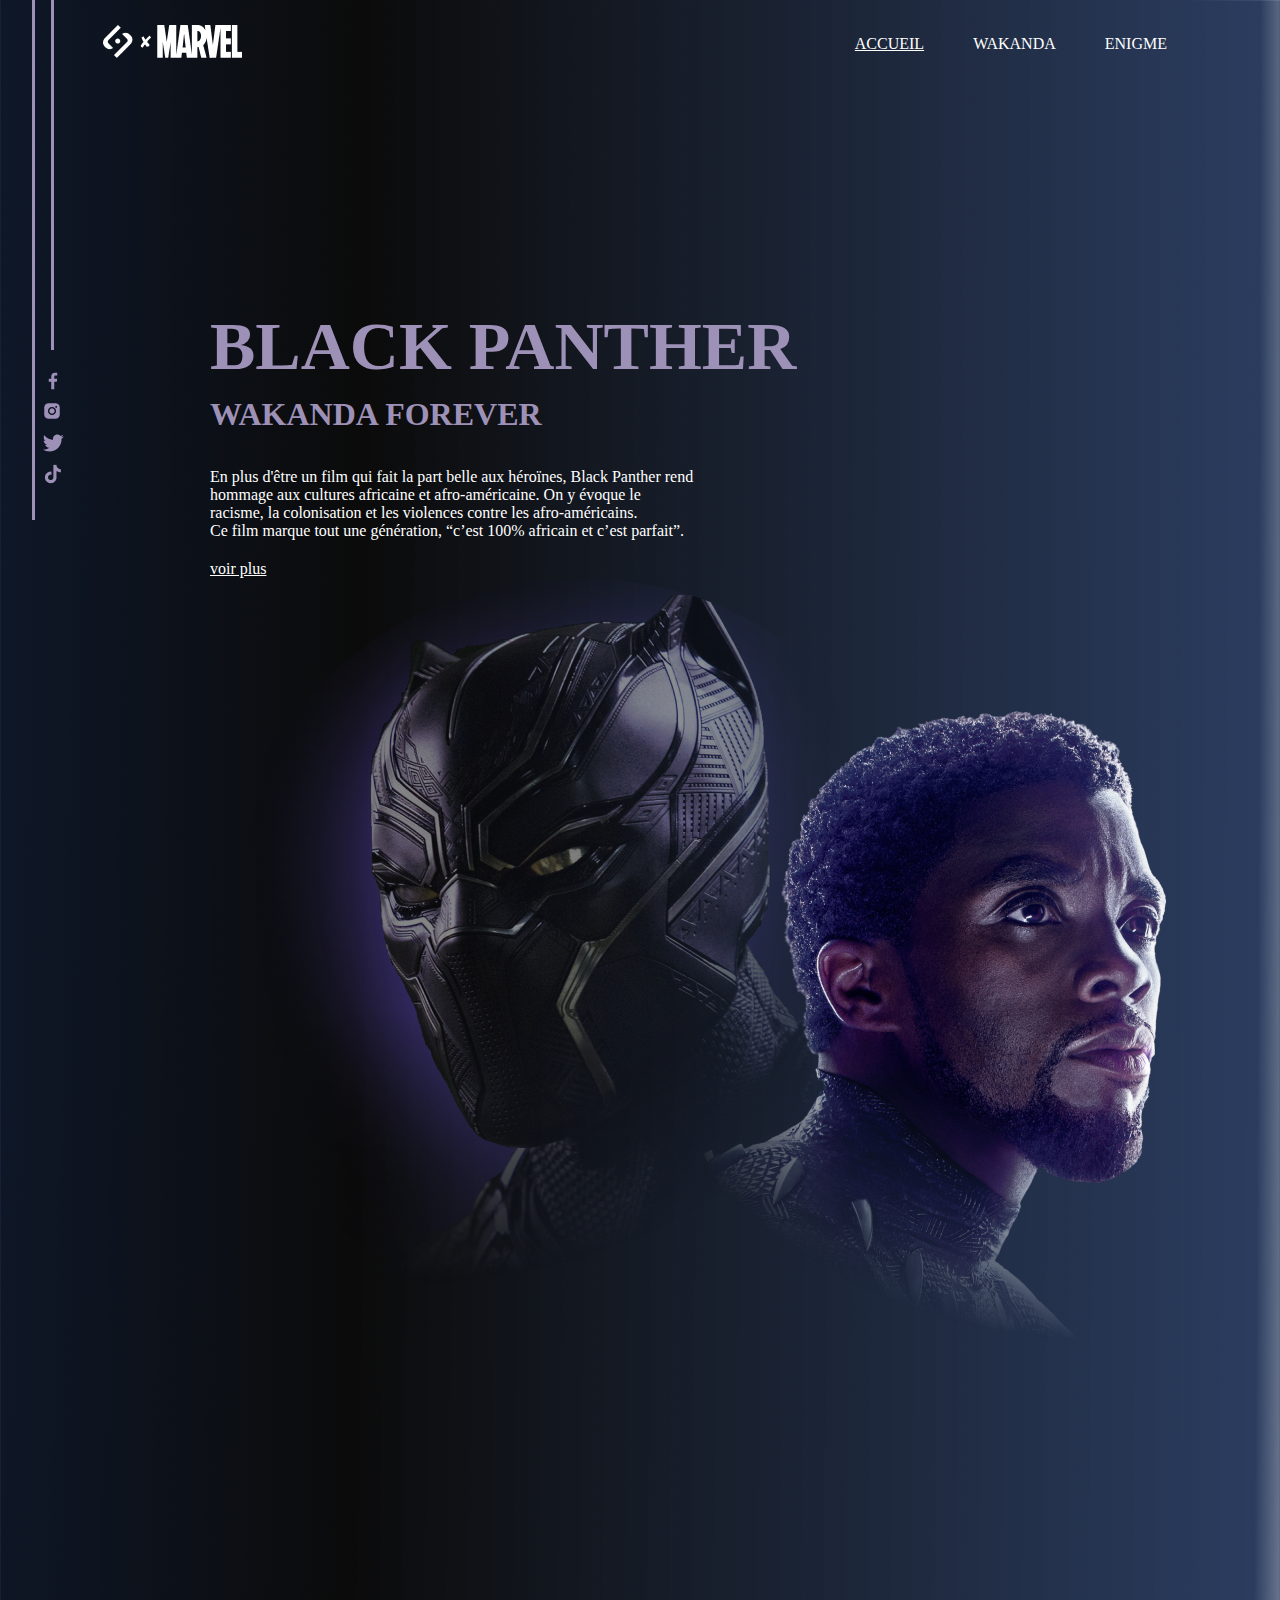
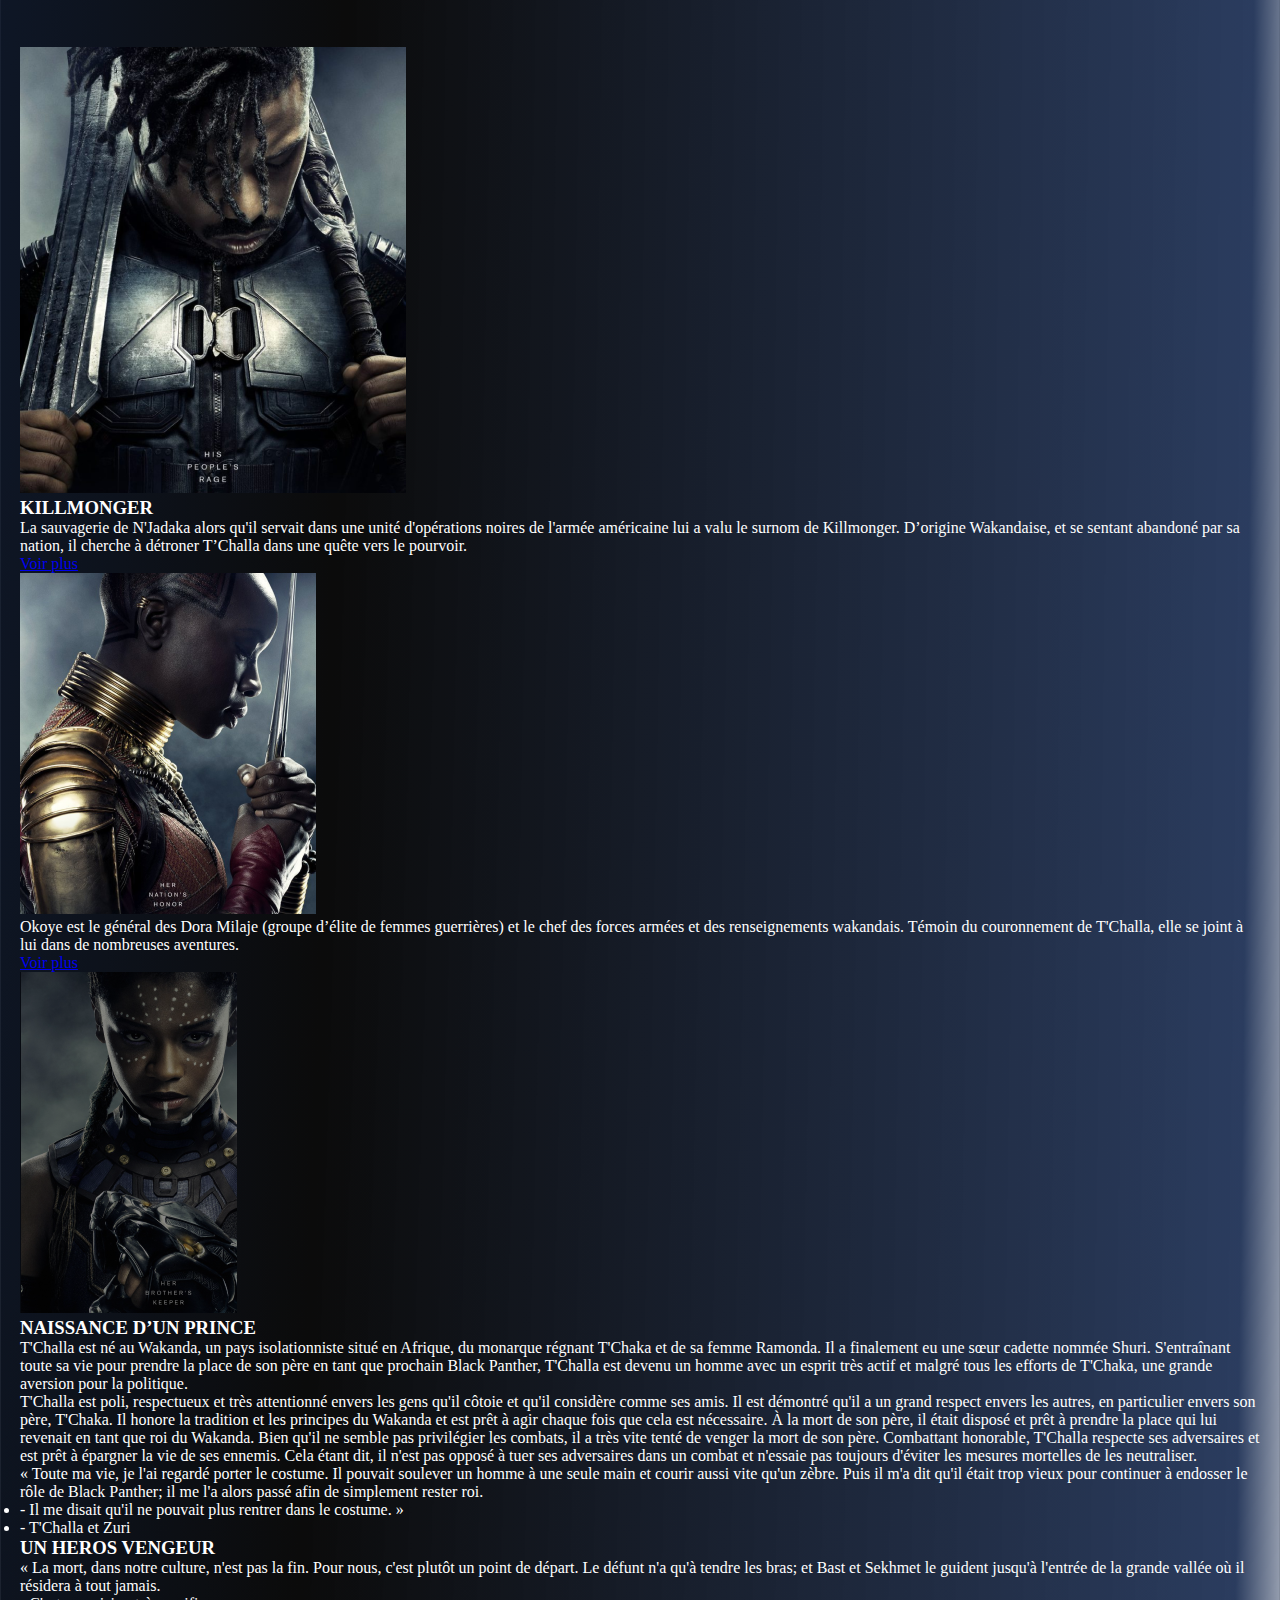
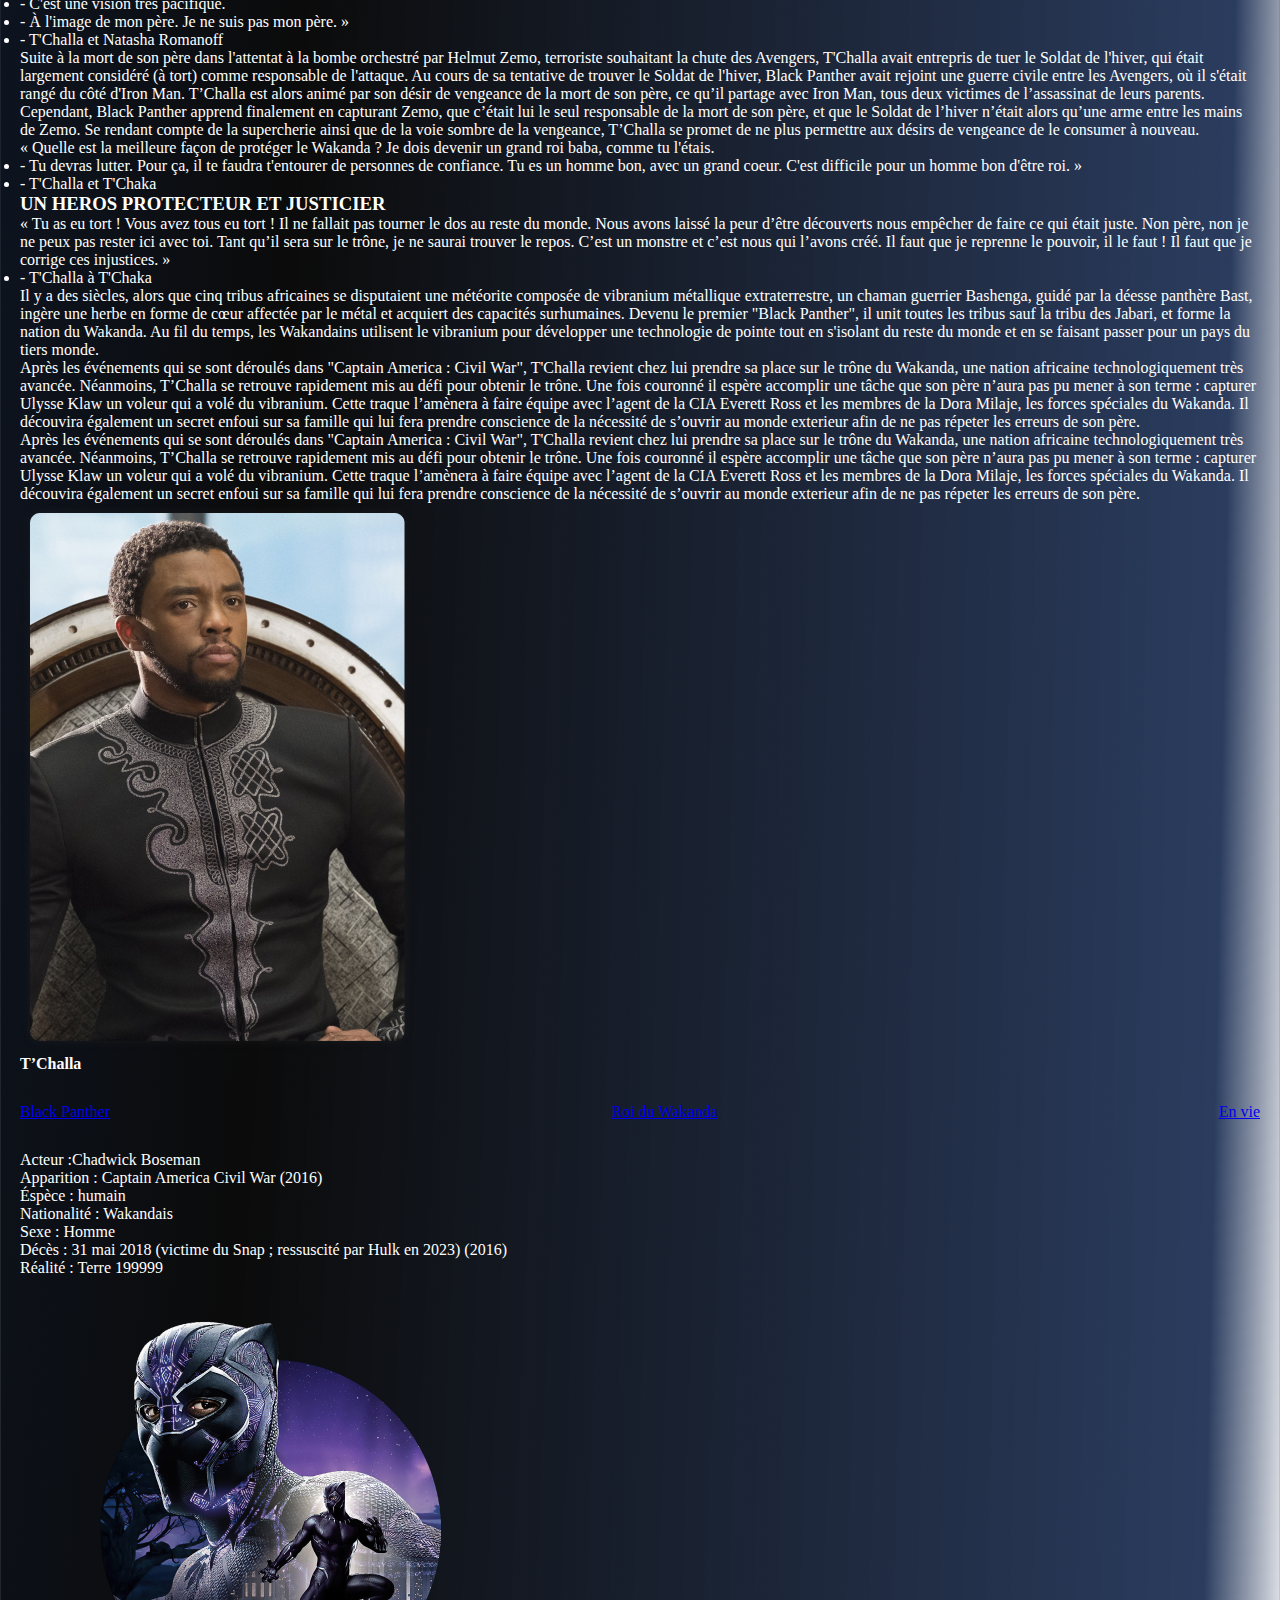
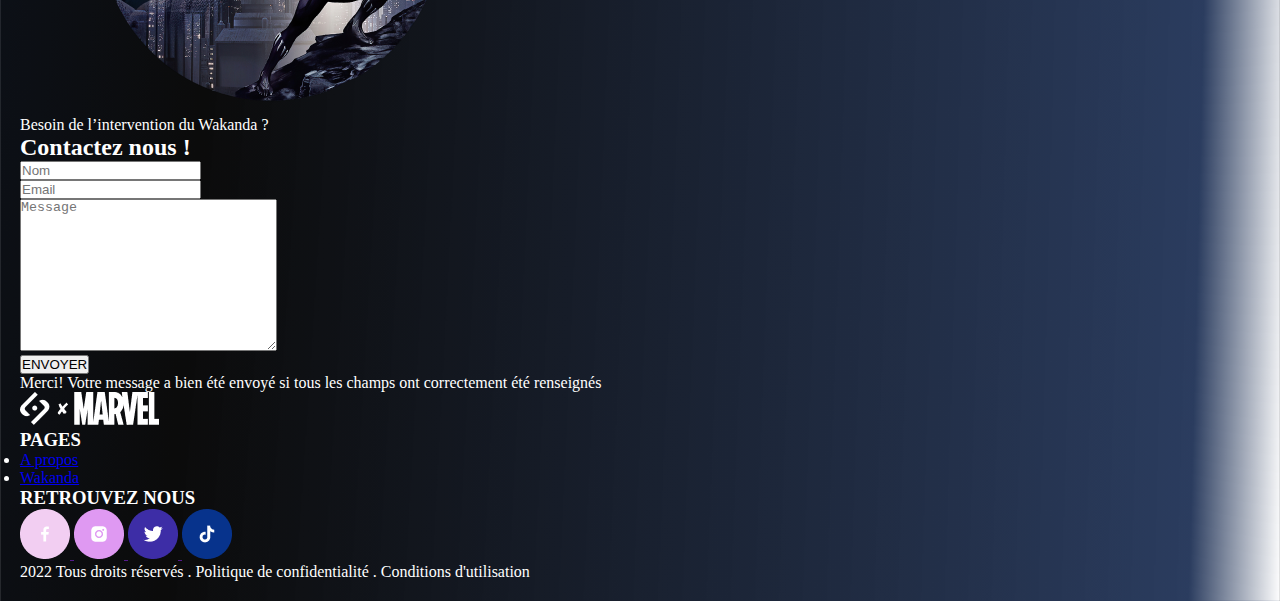
==== black-panther/index.html @ 9801142f "Add files via upload" ====
<!DOCTYPE html>
<html lang="en">
<head>
    <meta charset="UTF-8">
    <meta http-equiv="X-UA-Compatible" content="IE=edge">
    <meta name="viewport" content="width=device-width, initial-scale=1.0">
    <title>Black-Panther</title>
    <link rel="stylesheet" href="../black-panther/css/style.css">
</head>
<body>
    <div class="left-bar1"></div>
    <div class="left-bar2"></div>
    <div class="social-entete"> 
        <a href="">
            <img src="../black-panther/Illustrations + Logo/All pages/icon_facebook.png" alt="">
        </a>
        <a href="">
            <img src="../black-panther/Illustrations + Logo/All pages/icon_instagram.png" alt="">
        </a>
        <a href="">
            <img src="../black-panther/Illustrations + Logo/All pages/icon_twitter.png" alt="">
        </a>
        <a href="">
            <img src="../black-panther/Illustrations + Logo/All pages/icon_tiktok.png" alt="">
        </a>
        </div>
        
    <header>
<section id="acceuil-panther1">
    <nav class="container">
        <div class="logo-header">
            <a href="acceuil.html"><img src="../black-panther/Illustrations + Logo/All pages/footer2.png" alt="Logo de SAYNA et MARVEl"></a>
        </div>
        <div class="menu">
            <div>
                <a class="texte1" href="accueil">ACCUEIL</a>
                <a class="texte2" href="wakanda">WAKANDA</a>
                <a class="texte3" href="enigme">ENIGME</a>
            </div>
    </nav>
</section>

</header>
        <main>

<!--Première partie section 1: Black Panthere et illustration-->

<section id="panther-wakanda">
    <div>
        <div class="panther">
        <div class="description">
              <div>
                <h1 class="titre-panther">BLACK PANTHER</h1>
                <h2 class="titre-wakanda">WAKANDA FOREVER</h2>
                <p class="texte-panther">
                    En plus d'être un film qui fait la part belle aux héroïnes, Black Panther rend <br>
                    hommage aux cultures africaine et afro-américaine. On y évoque le <br>
                    racisme, la colonisation et les violences contre les afro-américains. <br>
                    Ce film marque tout une génération, “c’est 100% africain et c’est parfait”.
                </p>
              </div>
              <div class="lien1">
                <a href="#">voir plus</a>
            </div>
              <div>
                <img src="../black-panther/Illustrations + Logo/Accueil/Pantherhome1..png" alt="black panther">
              </div>
            </div>
        </div>
    </div>
</section>

<!--Deuxieme partie section 2: Personnages-->

<section>
    <div class="personnages">
    <div class="content">
            <div>
              <img src="../black-panther/Illustrations + Logo/Accueil/Pantherhome2.png" alt="KILLMONGER">
            </div>
               <div class="desription">
                <h3>KILLMONGER</h3>
                <p>
                    La sauvagerie de N'Jadaka alors qu'il servait dans une
                    unité d'opérations noires de l'armée américaine lui a 
                    valu le surnom de Killmonger. D’origine Wakandaise, 
                    et se sentant abandoné par sa nation, il cherche à 
                    détroner T’Challa dans une quête vers le pourvoir.
                </p>
                <div class="voir"><a href="#">Voir plus</a></div>
            <div>
              <img src="../black-panther/Illustrations + Logo/Accueil/Pantherhome3.png" alt=" OKOYE">
            </div>  
              <div class="description">
                <p>
                    Okoye est le général des Dora Milaje (groupe d’élite 
                    de femmes guerrières) et le chef des forces armées et 
                    des renseignements wakandais. Témoin du 
                    couronnement de T'Challa, elle se joint à lui dans de 
                    nombreuses aventures.
                </p>
                <div class="voir"><a href="#">Voir plus</a></div>
             <div>
               <img src="../black-panther/Illustrations + Logo/Accueil/Pantherhome4.png" alt="OKOYE2">
             </div>          
            </div>         
        </div>           
    </div>
</div>
</section>

<!--Troisieme partie section 3: descrition du prince-->
<section>
    <div class="panther-content">
             <div class="description-prince">
                <h3>NAISSANCE D’UN PRINCE</h3>
                   <p>
                    T'Challa est né au Wakanda, un pays isolationniste situé en Afrique, du monarque régnant T'Chaka et de sa femme 
                    Ramonda. Il a finalement eu une sœur cadette nommée Shuri. S'entraînant toute sa vie pour prendre la place de son père 
                    en tant que prochain Black Panther, T'Challa est devenu un homme avec un esprit très actif et malgré tous les efforts de 
                    T'Chaka, une grande aversion pour la politique.
                   </p>
                   <p>
                    T'Challa est poli, respectueux et très attentionné envers les gens qu'il côtoie et qu'il considère comme ses amis. Il est 
démontré qu'il a un grand respect envers les autres, en particulier envers son père, T'Chaka. Il honore la tradition et les 
principes du Wakanda et est prêt à agir chaque fois que cela est nécessaire. À la mort de son père, il était disposé et prêt à 
prendre la place qui lui revenait en tant que roi du Wakanda. Bien qu'il ne semble pas privilégier les combats, il a très vite 
tenté de venger la mort de son père. Combattant honorable, T'Challa respecte ses adversaires et est prêt à épargner la vie 
de ses ennemis. Cela étant dit, il n'est pas opposé à tuer ses adversaires dans un combat et n'essaie pas toujours d'éviter les 
mesures mortelles de les neutraliser.
                   </p>
                   <p>
                    « Toute ma vie, je l'ai regardé porter le costume. Il pouvait soulever un homme à une seule main et courir aussi vite 
                    qu'un zèbre. Puis il m'a dit qu'il était trop vieux pour continuer à endosser le rôle de Black Panther; il me l'a alors 
                    passé afin de simplement rester roi.
                   </p>
                   <ul>
                    <li>- Il me disait qu'il ne pouvait plus rentrer dans le costume. »</li>
                    <li>- T'Challa et Zuri</li>
                </ul>
                 <h3>UN HEROS VENGEUR</h3>
                 <p>
                    « La mort, dans notre culture, n'est pas la fin. Pour nous, c'est plutôt un point de départ. Le défunt n'a qu'à tendre les 
                    bras; et Bast et Sekhmet le guident jusqu'à l'entrée de la grande vallée où il résidera à tout jamais.
                 </p>
                 <ul>
                    <li>- C'est une vision très pacifique.</li>
                    <li>- À l'image de mon père. Je ne suis pas mon père. »</li>
                    <li>- T'Challa et Natasha Romanoff</li>
                 </ul>
                 <p>
                    Suite à la mort de son père dans l'attentat à la bombe orchestré par Helmut Zemo, terroriste souhaitant la chute des 
                    Avengers, T'Challa avait entrepris de tuer le Soldat de l'hiver, qui était largement considéré (à tort) comme responsable de 
                    l'attaque. Au cours de sa tentative de trouver le Soldat de l'hiver, Black Panther avait rejoint une guerre civile entre les 
                    Avengers, où il s'était rangé du côté d'Iron Man. T’Challa est alors animé par son désir de vengeance de la mort de son père, 
                    ce qu’il partage avec Iron Man, tous deux victimes de l’assassinat de leurs parents.
                 </p>
                 <p>
                    Cependant, Black Panther apprend finalement en capturant Zemo, que c’était lui le seul responsable de la mort de son 
                    père, et que le Soldat de l’hiver n’était alors qu’une arme entre les mains de Zemo. Se rendant compte de la supercherie 
                    ainsi que de la voie sombre de la vengeance, T’Challa se promet de ne plus permettre aux désirs de vengeance de le 
                    consumer à nouveau.
                 </p>
                 <p>
                    « Quelle est la meilleure façon de protéger le Wakanda ? Je dois devenir un grand roi baba, comme tu l'étais.
                    <ul>
                        <li>- Tu devras lutter. Pour ça, il te faudra t'entourer de personnes de confiance. Tu es un homme bon, avec un grand 
                            coeur. C'est difficile pour un homme bon d'être roi. »</li>
                            <li>- T'Challa et T'Chaka</li>
                    </ul>
                </p>
                    <h3>UN HEROS PROTECTEUR ET JUSTICIER</h3>
                    <p> « Tu as eu tort ! Vous avez tous eu tort ! Il ne fallait pas tourner le dos au reste du monde. Nous avons laissé la peur 
                        d’être découverts nous empêcher de faire ce qui était juste. Non père, non je ne peux pas rester ici avec toi. Tant qu’il 
                        sera sur le trône, je ne saurai trouver le repos. C’est un monstre et c’est nous qui l’avons créé. Il faut que je reprenne 
                        le pouvoir, il le faut ! Il faut que je corrige ces injustices. »</p>
                        <ul>
                            <li>- T'Challa à T'Chaka</li>
                        </ul>
                        <p> Il y a des siècles, alors que cinq tribus africaines se disputaient une météorite composée de vibranium métallique 
                            extraterrestre, un chaman guerrier Bashenga, guidé par la déesse panthère Bast, ingère une herbe en forme de cœur 
                            affectée par le métal et acquiert des capacités surhumaines. Devenu le premier "Black Panther", il unit toutes les tribus sauf 
                            la tribu des Jabari, et forme la nation du Wakanda. Au fil du temps, les Wakandains utilisent le vibranium pour développer 
                            une technologie de pointe tout en s'isolant du reste du monde et en se faisant passer pour un pays du tiers monde.</p>
                            <p> Après les événements qui se sont déroulés dans "Captain America : Civil War", T'Challa revient chez lui prendre sa place sur 
                                le trône du Wakanda, une nation africaine technologiquement très avancée. Néanmoins, T’Challa se retrouve rapidement 
                                mis au défi pour obtenir le trône. Une fois couronné il espère accomplir une tâche que son père n’aura pas pu mener à son 
                                terme : capturer Ulysse Klaw un voleur qui a volé du vibranium. Cette traque l’amènera  à faire équipe avec l’agent de la CIA 
                                Everett Ross et les membres de la Dora Milaje, les forces spéciales du Wakanda. Il découvira également un secret enfoui 
                                sur sa famille qui lui fera prendre conscience de la nécessité de s’ouvrir au monde exterieur afin de ne pas répeter les 
                                erreurs de son père.</p>
                                <p>
                                    Après les événements qui se sont déroulés dans "Captain America : Civil War", T'Challa revient chez lui prendre sa place sur 
                                    le trône du Wakanda, une nation africaine technologiquement très avancée. Néanmoins, T’Challa se retrouve rapidement 
                                    mis au défi pour obtenir le trône. Une fois couronné il espère accomplir une tâche que son père n’aura pas pu mener à son 
                                    terme : capturer Ulysse Klaw un voleur qui a volé du vibranium. Cette traque l’amènera  à faire équipe avec l’agent de la CIA 
                                    Everett Ross et les membres de la Dora Milaje, les forces spéciales du Wakanda. Il découvira également un secret enfoui 
                                    sur sa famille qui lui fera prendre conscience de la nécessité de s’ouvrir au monde exterieur afin de ne pas répeter les 
                                    erreurs de son père.
                                </p>
             </div>
             <div class="profile">
                 <img src="../black-panther/Illustrations + Logo/Accueil/Pantherhome5.png" alt="acteur-panther">
                 <div class="profile-content">
                    <h4>T’Challa</h4>
                    <nav>
                        <div><a href="#">Black Panther</a></div>
                        <div><a href="#">Roi du Wakanda</a></div>
                        <div><a href="#">En vie</a></div>
                    </nav>
                    <p><span>Acteur :</span>Chadwick Boseman</p>
                        <p><span>Apparition :</span> Captain America Civil War (2016)</p>
                        <p><span>Éspèce :</span> humain</p>
                        <p><span>Nationalité :</span> Wakandais</p>
                        <p><span>Sexe :</span> Homme</p>
                        <p><span>Décès :</span> 31 mai 2018 <span class="parenthèse">(victime du Snap ; ressuscité par Hulk 
                            en 2023)</span> (2016)</p>
                        <p><span>Réalité :</span> Terre 199999</p>
                 </div>
                 <img src="../black-panther/Illustrations + Logo/Accueil/Pantherhome6.png" alt="acteur-panther2">
             </div>
    </div>
</section>

<!--Quatrieme partie section 4: formulaire-->
<section class="formulaire">
     <form action="" class="formulaire-forme">

             <div>
                <p>Besoin de l’intervention du Wakanda ?</p>
             </div>
             <div>
                <h2>Contactez nous !</h2>
             </div>
             <div>
                <input type="text" name="Nom" id="Nom" placeholder="Nom" required>
            </div>
            <div>
                <input type="text" name="Email" id="Email" placeholder="Email" required>
            </div>
            <div>
                <textarea name="" id="" cols="30" rows="10" placeholder="Message" required></textarea>
            </div>
            <button type="submit" class="submitBtn" id="submitBtnForm">ENVOYER</button>
            
            <!--Quatrieme partie section 4: Popup-->

            <div class="alert" id="popupBox">
                <span class="closebtn" onclick="this.parentElement.style.display='none';"></span>
                Merci! Votre message a bien été envoyé si tous les champs ont correctement été renseignés
            </div>
     </form>
</section>
        </main>

    <footer>
        <!--Cinquieme partie: footer-->

    <div class="footers">
       <div class="logo-footer">
        <div class="logo-img">
            <a href="index.html">
                <img src="../black-panther/Illustrations + Logo/All pages/footer2.png" alt="sayna-marvel">
            </a>
        </div>
        <div class="pages">
            <h3>PAGES</h3>
            <ul>
                <li><a href="#">A propos</a></li>
                <li><a href="wakanda.html">Wakanda</a></li>
            </ul>
        </div>
        <div class="retrouvez">
            <h3>RETROUVEZ NOUS</h3>
            <div>
                <a href="">
                    <img src="../black-panther/Illustrations + Logo/All pages/footer3.png" alt="FB">
                </a>
                <a href="">
                    <img src="../black-panther/Illustrations + Logo/All pages/footer4.png" alt="">
                </a>
                <a href="">
                    <img src="../black-panther/Illustrations + Logo/All pages/footer5.png" alt="">
                </a>
                <a href="">
                    <img src="../black-panther/Illustrations + Logo/All pages/footer6.png" alt="">
                </a>
            </div>   
        </div>
        <div class="Bas-de-page">
            <p>2022 Tous droits réservés . Politique de confidentialité . Conditions d'utilisation</p>
        </div>
    </div>
</div>  

</footer>
</body>
</html>
---- black-panther/css/style.css ----
:root{
    --bleu-fonce:#021740;
    --bleu-roi:#07338c;
    --blanc: #FFFFFF;
    --violet:#9E91B7;
    --violte-fonce:#3D2DA6;
    --mySoftPink : #F2CEF2 ;
    --mySoftViolet : #9E91B7 ;
    --myPink : #DF99F2 ;
    --myViolet: #3D2DA6;
    --myBlue : #07338C;
    --myDarkBlue:#021740;
}

*{
    margin: 0;
    padding: 0;
    box-sizing: border-box;
}

/*polices texte*/

@font-face {
    font-family: "Panthera";
    src: url(../polices/panthera/PantheraRegular-MVZ9J.ttf);
}
@font-face {
    font-family: "Wakanda";
    src: url(../polices/wakanda-forever/wakanda-forever-regular.ttf);
}
@font-face {
    font-family: "Beyno";
    src: url(../polices/beyno/beyno-regular.otf);
}
@font-face {
    font-family: "Cantarell";
    src: url(../polices/Cantarell/Cantarell-Regular.ttf);
}

/*le background*/

body {
    background: radial-gradient(126.67% 350.28% at -21.35% 0%,#11213F 0%, #0B0B0B 39.1%, rgba(2, 23, 64, 0.837641) 94.57%,rgba(2, 23, 64, 0) 100%);
    color: var(--blanc);
    margin: 20px;
}
.container {
    width: 85%;
    margin: 0 auto;
}




/*design bars*/

.header{
    position: relative;
}


.left-bar1{
    height: 520px;
    border-left: var(--violet) 3px solid;
    position: fixed;
    top: 0;
    left:2.5%;
}
.left-bar2{
    height: 350px;
    border-left: var(--violet) 3px solid;
    position: fixed;
    top: 0;
    left:4%;
}
.social-entete {
    display: flex;
    flex-direction: column;
    gap: 5px;
    position: fixed;
    top: 370px;
    left: 3.3%;
}


/*design entete*/

nav{
    display: flex;
    align-items: center;
    justify-content: space-between;
    padding: 30px 0;
   
}

.logo-header{
    position: relative;
    top: -25px;
    right: 10px; 
    width: 100px;
}
.menu{
    position: relative; 
    top: -25px;
    word-spacing: 45px;
    
}
.texte1{
    color: var(--blanc);
    font-family: beyno regular;

}
.texte2{
    text-decoration: none;
    color: var(--blanc);
    font-family: beyno regular;
}
.texte3{
    text-decoration: none;
    color: var(--blanc);
    font-family: beyno regular;
}


/*Première partie section 1: Black Panthere et illustration*/

.titre-panther{
    font-family: panthera regular;
    font-size: 68px;
    color: #9E91B7;
    padding-bottom: 10px;
    
    
}

.titre-wakanda{
    font-family: beyno regular;
    font-size: 32px;
    color: #9E91B7;
    padding-bottom: 35px;
}
.texte-panther{
    font-family: cantarell regular;
    font-size: 16px;
    padding-bottom: 20px;
}

.lien1 a{
    color: var(--blanc);
}

#panther-wakanda .description{
margin: 190px;
}
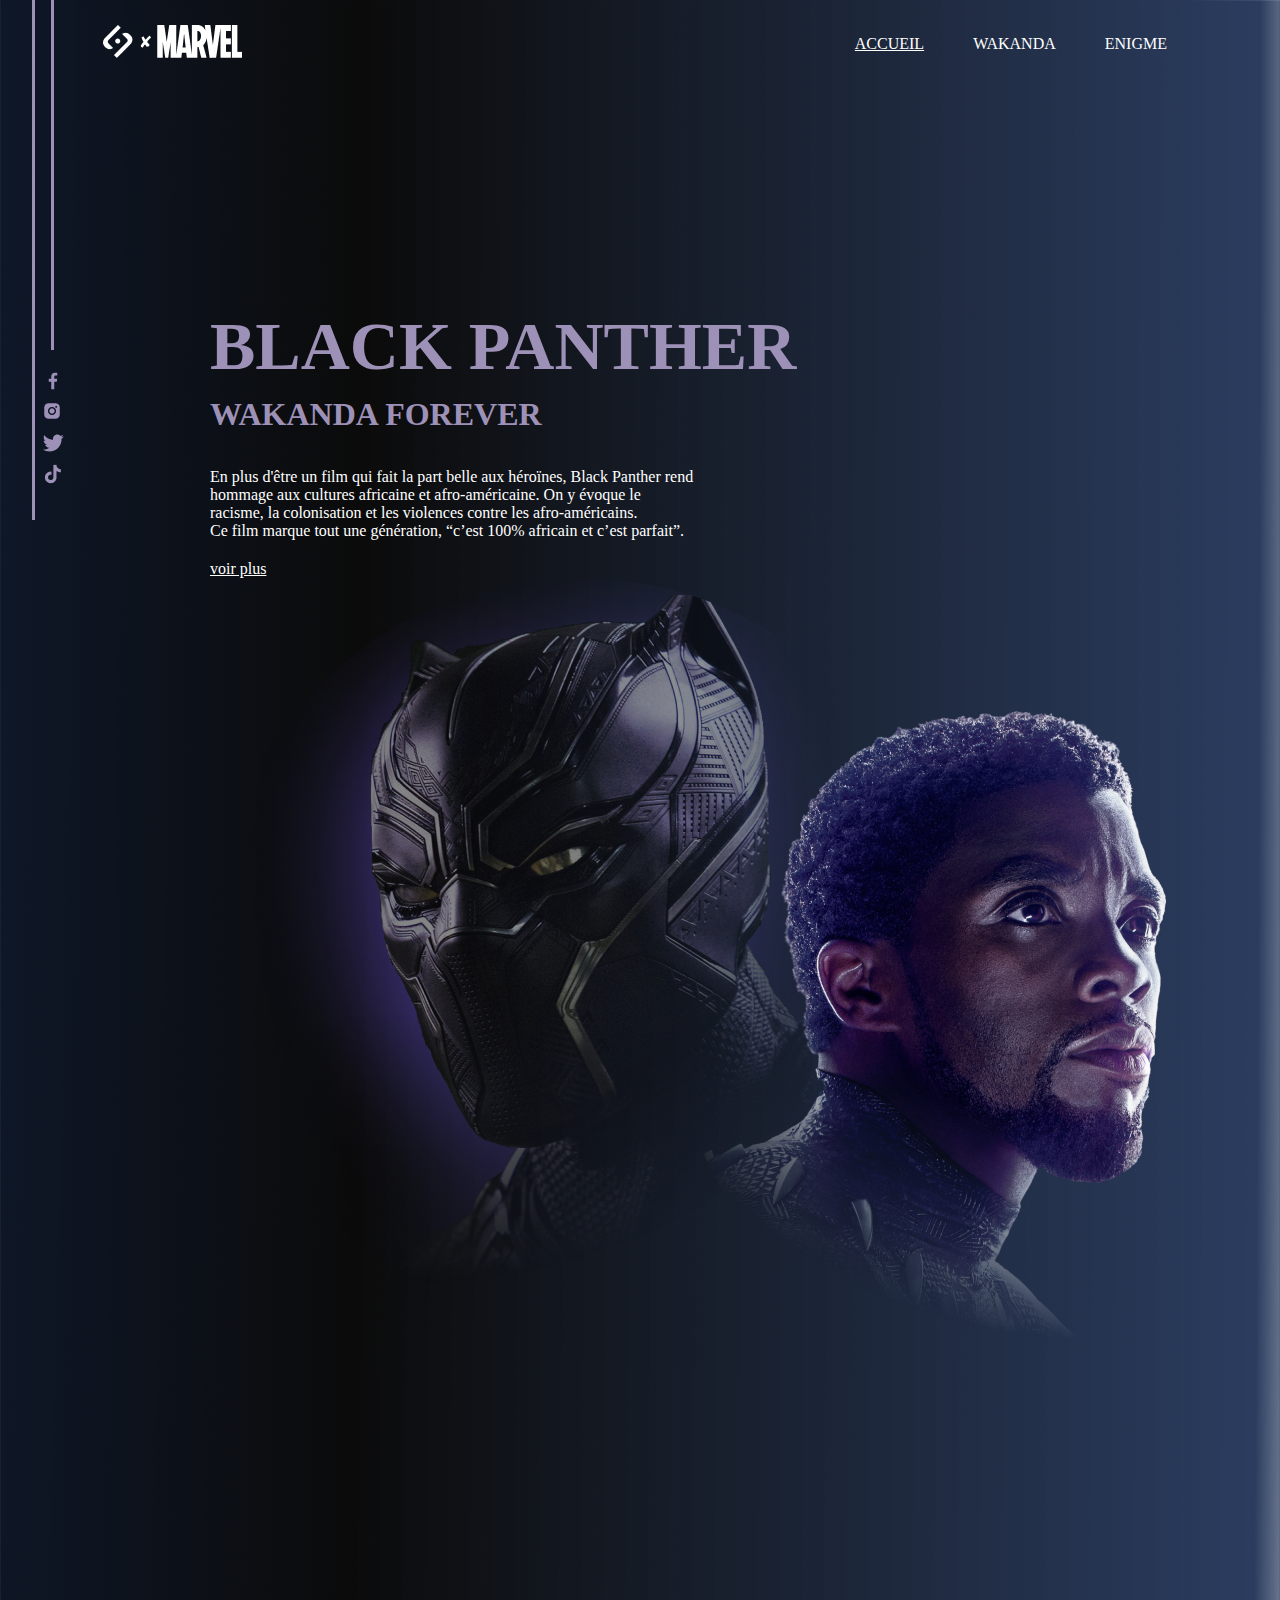
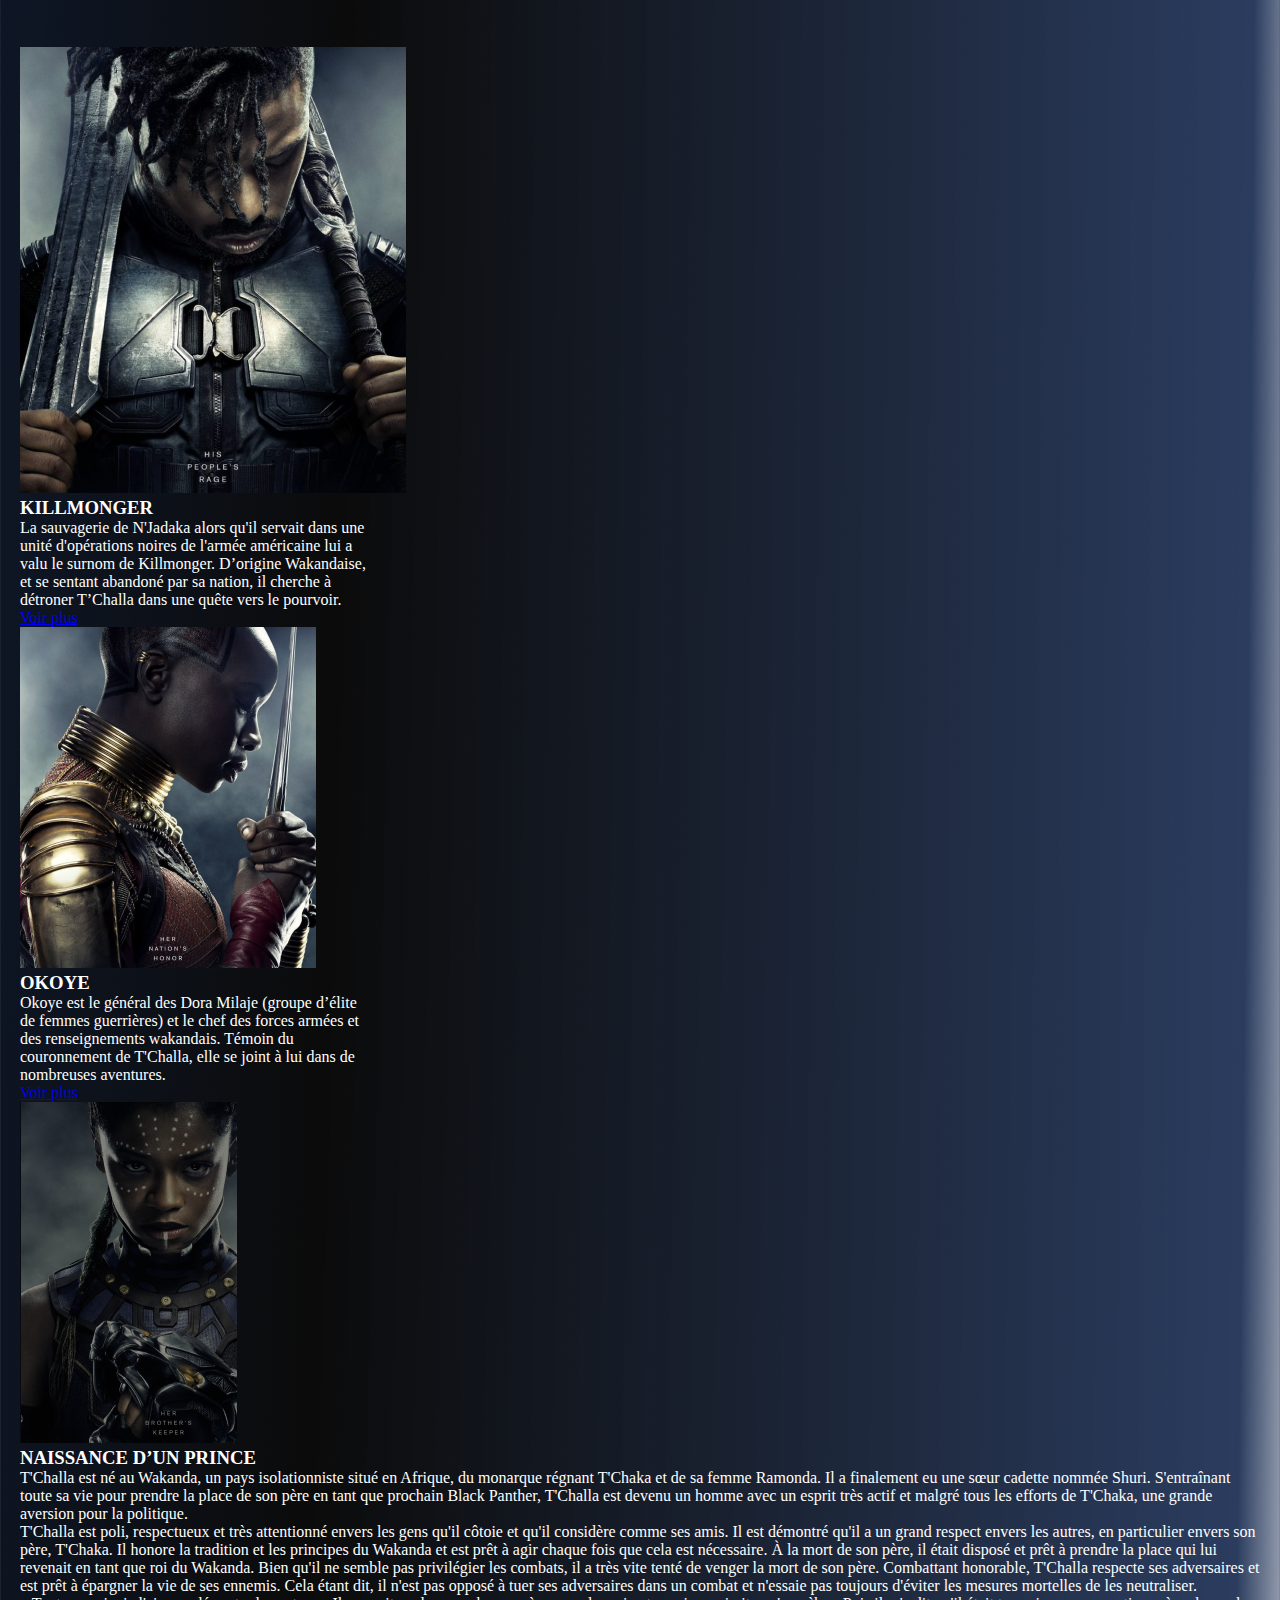
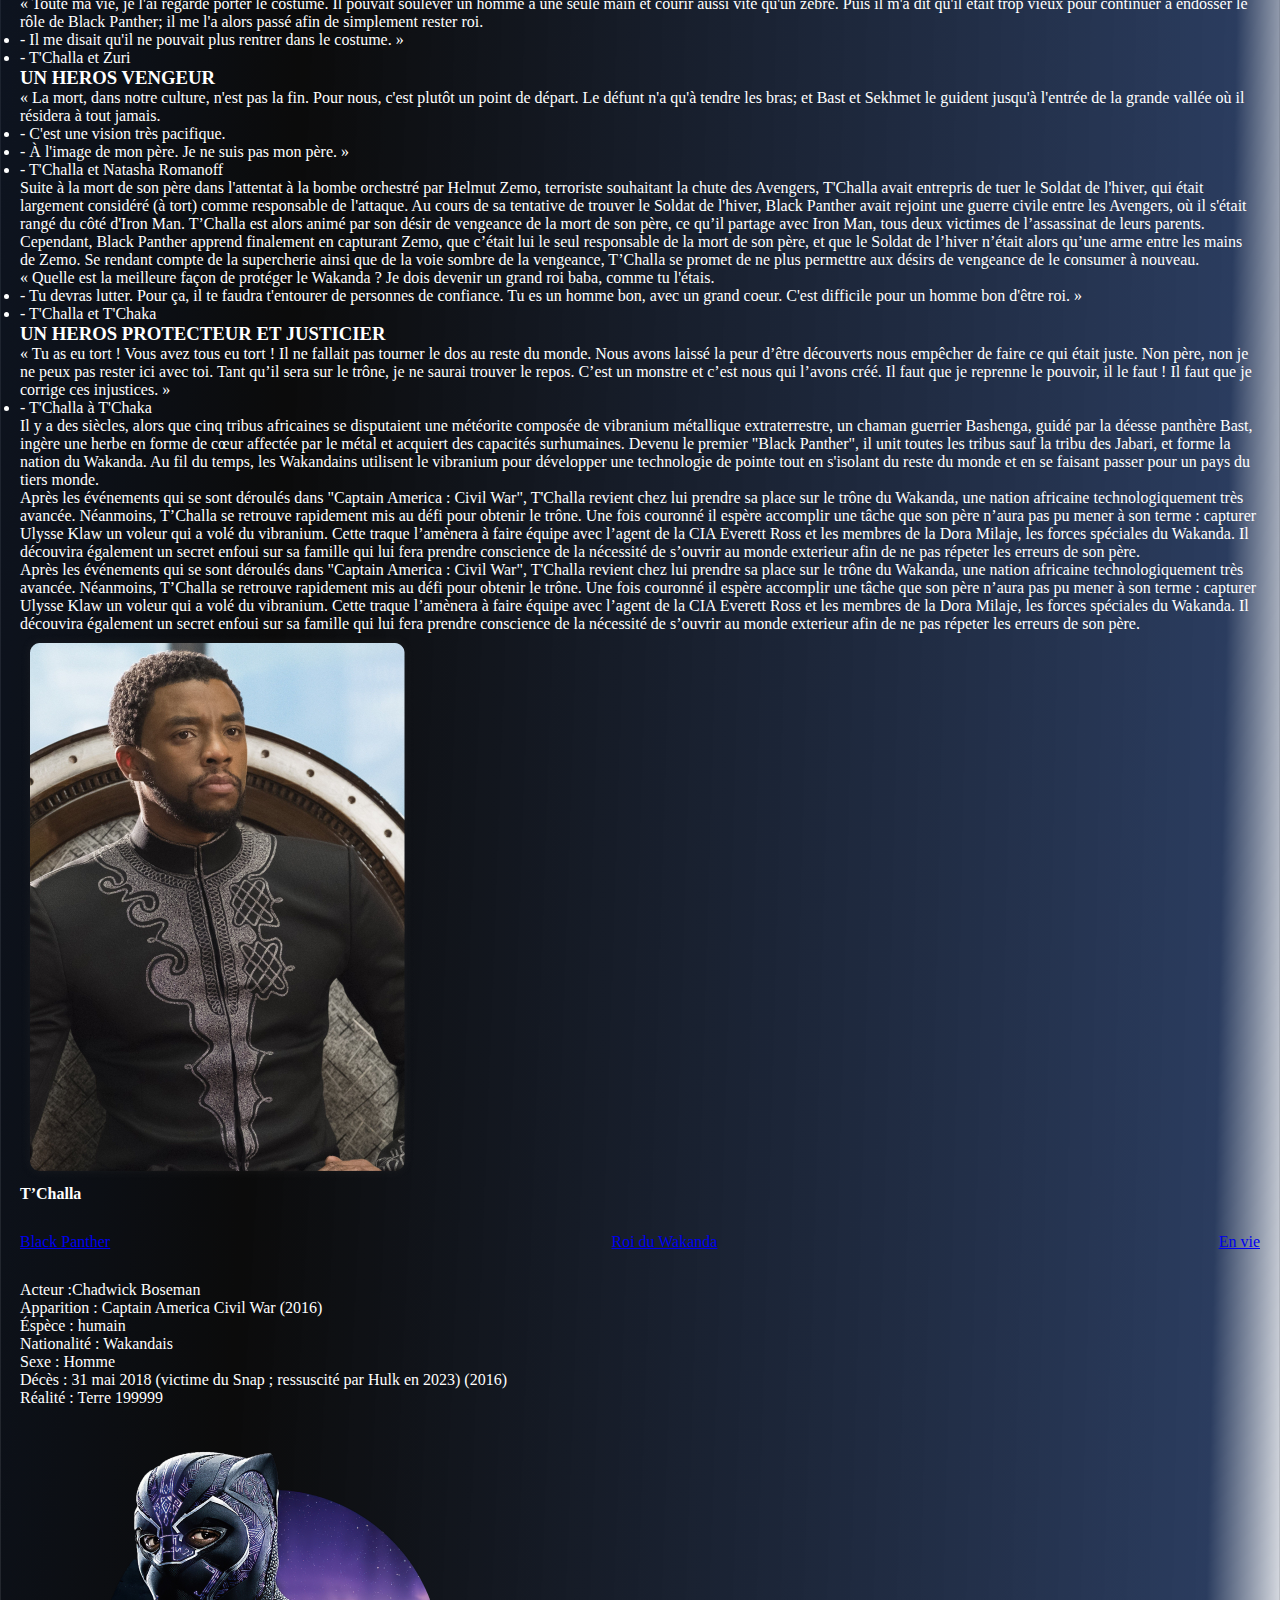
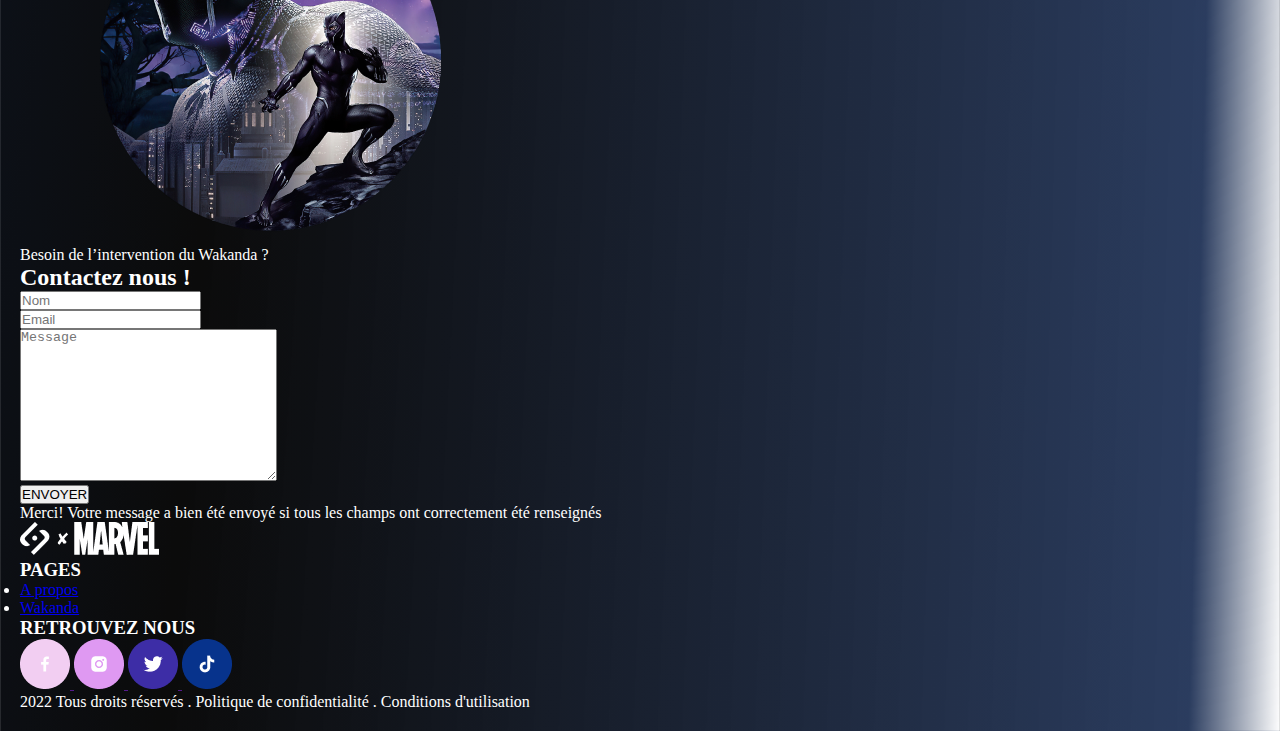
==== commit 343148ac: "index.html" ====
--- a/black-panther/index.html
+++ b/black-panther/index.html
@@ -72,41 +72,42 @@
 
 <!--Deuxieme partie section 2: Personnages-->
 
-<section>
-    <div class="personnages">
+<section id="personnages-blackpanther">
+    <div>
     <div class="content">
             <div>
-              <img src="../black-panther/Illustrations + Logo/Accueil/Pantherhome2.png" alt="KILLMONGER">
+              <img src="../black-panther/Illustrations + Logo/Accueil/Pantherhome2.png" alt="KILLMONGER" class="image1">
             </div>
                <div class="desription">
                 <h3>KILLMONGER</h3>
-                <p>
-                    La sauvagerie de N'Jadaka alors qu'il servait dans une
-                    unité d'opérations noires de l'armée américaine lui a 
-                    valu le surnom de Killmonger. D’origine Wakandaise, 
-                    et se sentant abandoné par sa nation, il cherche à 
+                <p class="kill">
+                    La sauvagerie de N'Jadaka alors qu'il servait dans une <br>
+                    unité d'opérations noires de l'armée américaine lui a <br>
+                    valu le surnom de Killmonger. D’origine Wakandaise, <br>
+                    et se sentant abandoné par sa nation, il cherche à <br>
                     détroner T’Challa dans une quête vers le pourvoir.
                 </p>
-                <div class="voir"><a href="#">Voir plus</a></div>
-            <div>
-              <img src="../black-panther/Illustrations + Logo/Accueil/Pantherhome3.png" alt=" OKOYE">
-            </div>  
+                <div class="lien3"><a href="#">Voir plus</a></div>
+            </div> 
+            <div>
+              <img src="../black-panther/Illustrations + Logo/Accueil/Pantherhome3.png" alt="OKOYE" class="image2">
+            </div> 
               <div class="description">
-                <p>
-                    Okoye est le général des Dora Milaje (groupe d’élite 
-                    de femmes guerrières) et le chef des forces armées et 
-                    des renseignements wakandais. Témoin du 
-                    couronnement de T'Challa, elle se joint à lui dans de 
+                <h3>OKOYE</h3>
+                <p class="oko">
+                    Okoye est le général des Dora Milaje (groupe d’élite <br>
+                    de femmes guerrières) et le chef des forces armées et <br>
+                    des renseignements wakandais. Témoin du <br>
+                    couronnement de T'Challa, elle se joint à lui dans de <br>
                     nombreuses aventures.
                 </p>
-                <div class="voir"><a href="#">Voir plus</a></div>
-             <div>
-               <img src="../black-panther/Illustrations + Logo/Accueil/Pantherhome4.png" alt="OKOYE2">
-             </div>          
-            </div>         
+                <div class="lien2"><a href="#">Voir plus</a></div>
+            </div>
+             <div>
+               <img src="../black-panther/Illustrations + Logo/Accueil/Pantherhome4.png" alt="" class="image3">
+             </div>                
         </div>           
     </div>
-</div>
 </section>
 
 <!--Troisieme partie section 3: descrition du prince-->
@@ -295,4 +296,4 @@
 
 </footer>
 </body>
-</html>+</html>
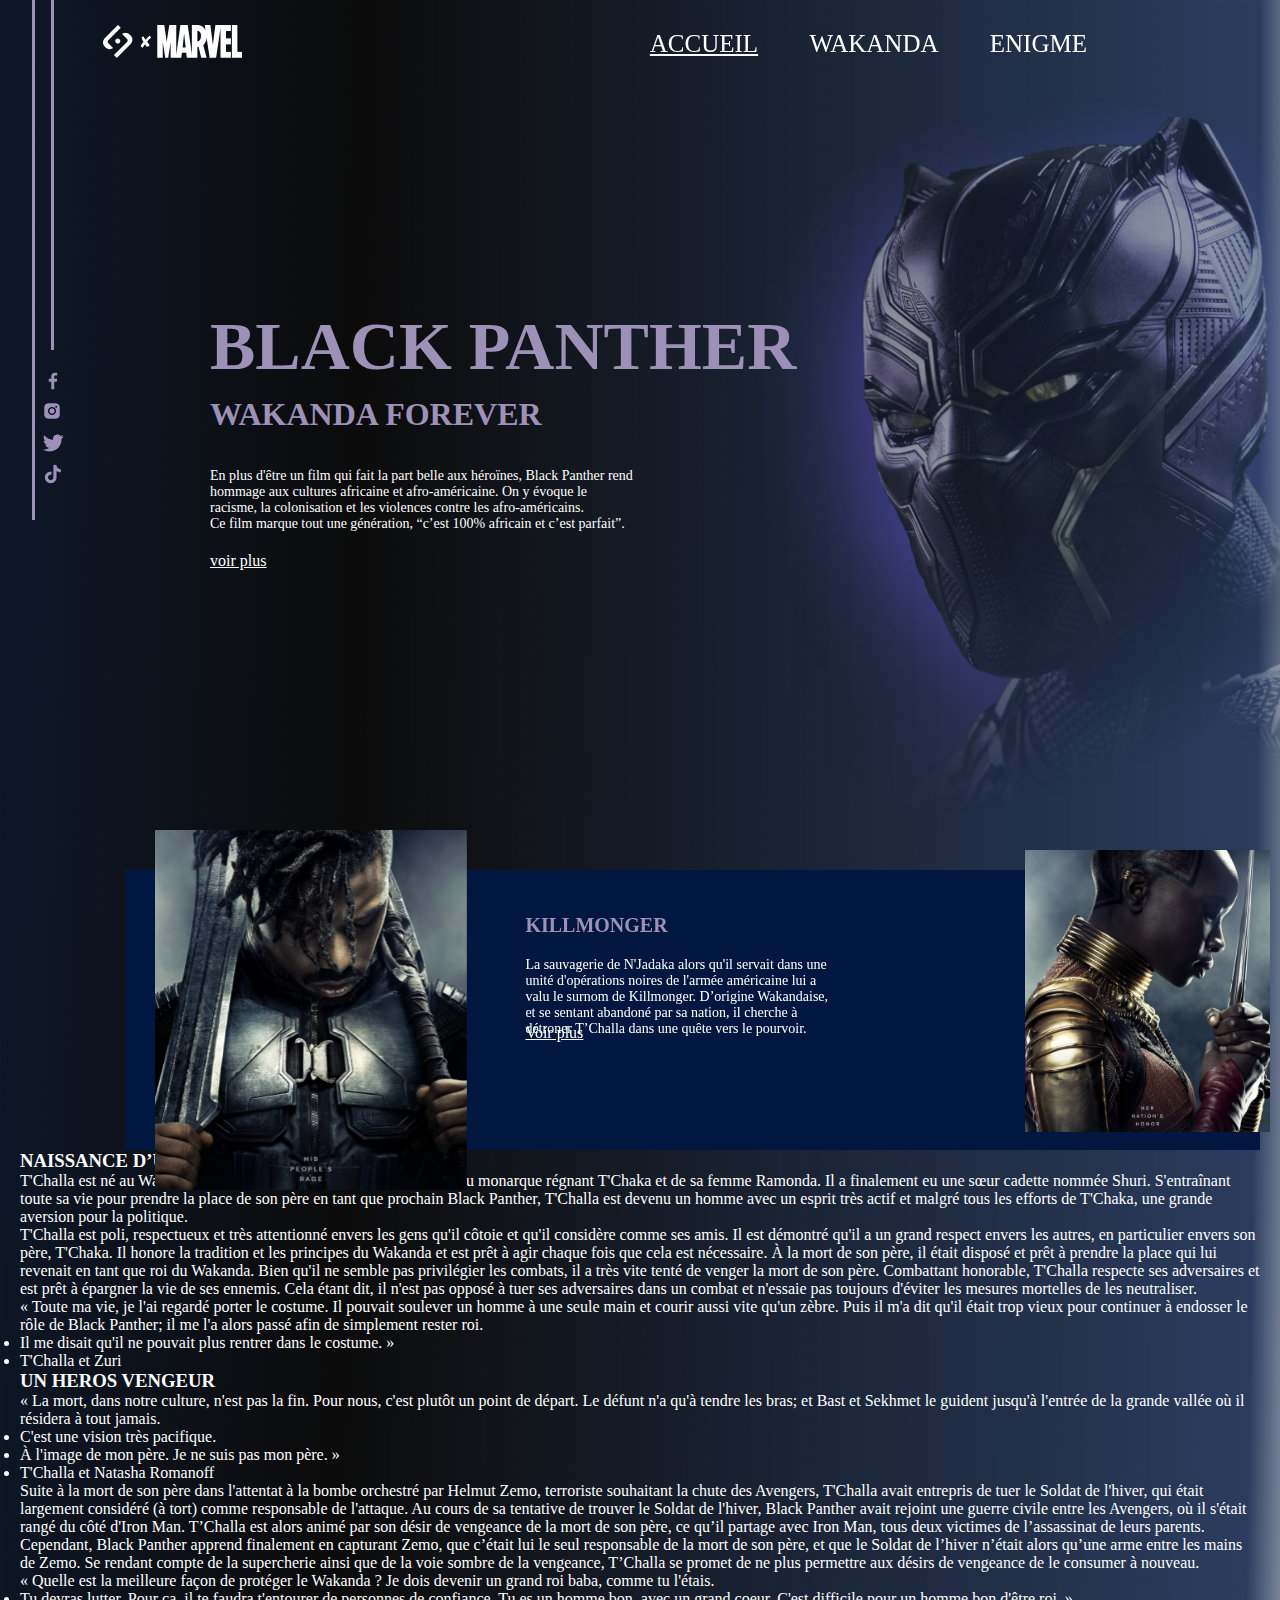
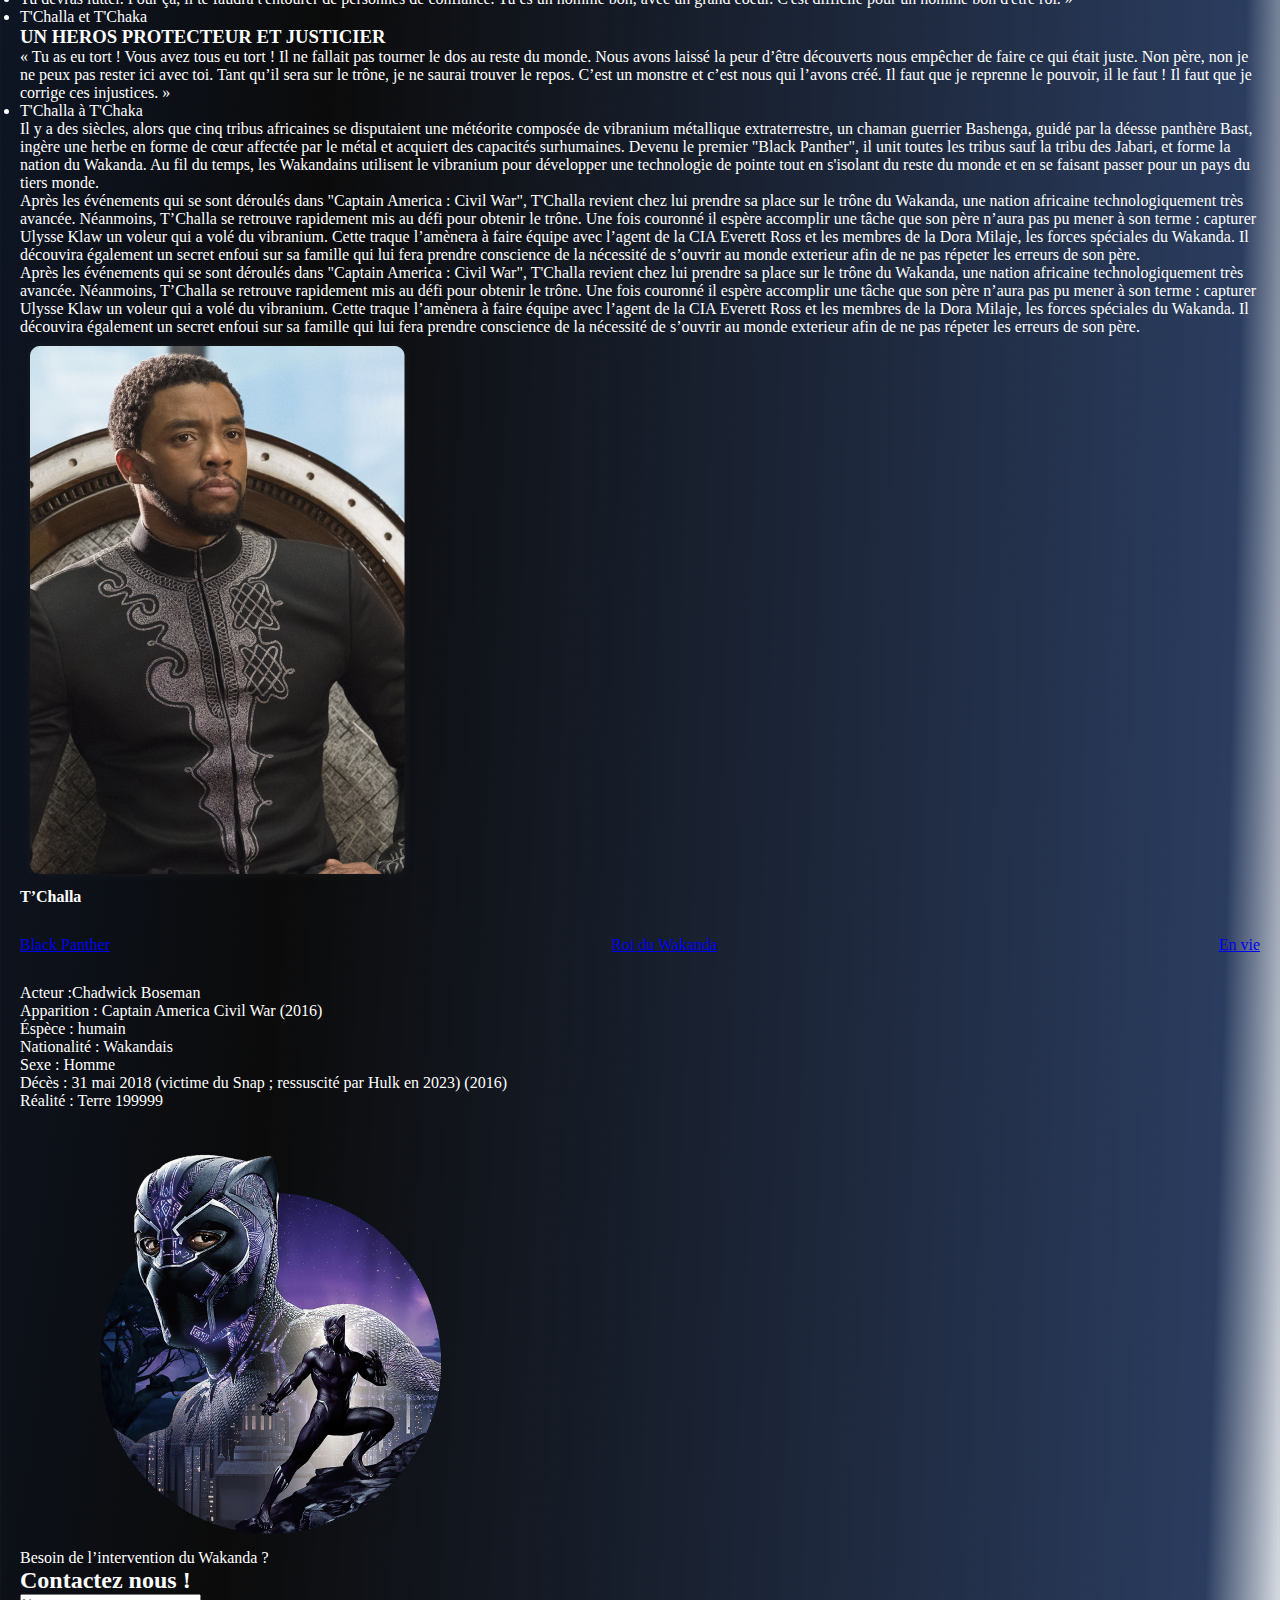
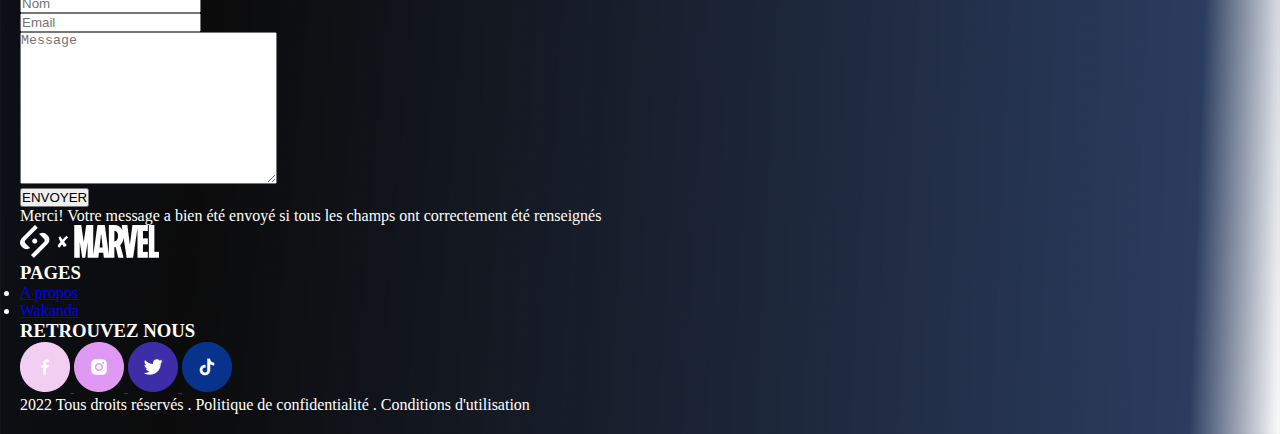
==== commit 1a335567: "index.html" ====
--- a/black-panther/index.html
+++ b/black-panther/index.html
@@ -1,13 +1,17 @@
 <!DOCTYPE html>
-<html lang="en">
+<html lang="fr">
 <head>
     <meta charset="UTF-8">
-    <meta http-equiv="X-UA-Compatible" content="IE=edge">
     <meta name="viewport" content="width=device-width, initial-scale=1.0">
     <title>Black-Panther</title>
     <link rel="stylesheet" href="../black-panther/css/style.css">
 </head>
 <body>
+
+    <div class="background-container">
+        
+    
+
     <div class="left-bar1"></div>
     <div class="left-bar2"></div>
     <div class="social-entete"> 
@@ -111,7 +115,7 @@
 </section>
 
 <!--Troisieme partie section 3: descrition du prince-->
-<section>
+<section id="panther">
     <div class="panther-content">
              <div class="description-prince">
                 <h3>NAISSANCE D’UN PRINCE</h3>
@@ -136,8 +140,8 @@
                     passé afin de simplement rester roi.
                    </p>
                    <ul>
-                    <li>- Il me disait qu'il ne pouvait plus rentrer dans le costume. »</li>
-                    <li>- T'Challa et Zuri</li>
+                    <li>Il me disait qu'il ne pouvait plus rentrer dans le costume. »</li>
+                    <li>T'Challa et Zuri</li>
                 </ul>
                  <h3>UN HEROS VENGEUR</h3>
                  <p>
@@ -145,9 +149,9 @@
                     bras; et Bast et Sekhmet le guident jusqu'à l'entrée de la grande vallée où il résidera à tout jamais.
                  </p>
                  <ul>
-                    <li>- C'est une vision très pacifique.</li>
-                    <li>- À l'image de mon père. Je ne suis pas mon père. »</li>
-                    <li>- T'Challa et Natasha Romanoff</li>
+                    <li>C'est une vision très pacifique.</li>
+                    <li>À l'image de mon père. Je ne suis pas mon père. »</li>
+                    <li>T'Challa et Natasha Romanoff</li>
                  </ul>
                  <p>
                     Suite à la mort de son père dans l'attentat à la bombe orchestré par Helmut Zemo, terroriste souhaitant la chute des 
@@ -165,9 +169,9 @@
                  <p>
                     « Quelle est la meilleure façon de protéger le Wakanda ? Je dois devenir un grand roi baba, comme tu l'étais.
                     <ul>
-                        <li>- Tu devras lutter. Pour ça, il te faudra t'entourer de personnes de confiance. Tu es un homme bon, avec un grand 
+                        <li>Tu devras lutter. Pour ça, il te faudra t'entourer de personnes de confiance. Tu es un homme bon, avec un grand 
                             coeur. C'est difficile pour un homme bon d'être roi. »</li>
-                            <li>- T'Challa et T'Chaka</li>
+                            <li>T'Challa et T'Chaka</li>
                     </ul>
                 </p>
                     <h3>UN HEROS PROTECTEUR ET JUSTICIER</h3>
@@ -176,7 +180,7 @@
                         sera sur le trône, je ne saurai trouver le repos. C’est un monstre et c’est nous qui l’avons créé. Il faut que je reprenne 
                         le pouvoir, il le faut ! Il faut que je corrige ces injustices. »</p>
                         <ul>
-                            <li>- T'Challa à T'Chaka</li>
+                            <li>T'Challa à T'Chaka</li>
                         </ul>
                         <p> Il y a des siècles, alors que cinq tribus africaines se disputaient une météorite composée de vibranium métallique 
                             extraterrestre, un chaman guerrier Bashenga, guidé par la déesse panthère Bast, ingère une herbe en forme de cœur 
@@ -201,7 +205,7 @@
                                 </p>
              </div>
              <div class="profile">
-                 <img src="../black-panther/Illustrations + Logo/Accueil/Pantherhome5.png" alt="acteur-panther">
+                 <img class="acteur1" src="../black-panther/Illustrations + Logo/Accueil/Pantherhome5.png" alt="acteur-panther">
                  <div class="profile-content">
                     <h4>T’Challa</h4>
                     <nav>
@@ -218,9 +222,12 @@
                             en 2023)</span> (2016)</p>
                         <p><span>Réalité :</span> Terre 199999</p>
                  </div>
-                 <img src="../black-panther/Illustrations + Logo/Accueil/Pantherhome6.png" alt="acteur-panther2">
+                 <img class="acteur2" src="../black-panther/Illustrations + Logo/Accueil/Pantherhome6.png" alt="acteur-panther2">
              </div>
     </div>
+
+</div>
+
 </section>
 
 <!--Quatrieme partie section 4: formulaire-->
@@ -293,7 +300,6 @@
         </div>
     </div>
 </div>  
-
 </footer>
 </body>
 </html>
--- a/black-panther/css/style.css
+++ b/black-panther/css/style.css
@@ -103,7 +103,8 @@
     position: relative; 
     top: -25px;
     word-spacing: 45px;
-    
+    right: 80px;
+    font-size: 25px;
 }
 .texte1{
     color: var(--blanc);
@@ -141,8 +142,9 @@
 }
 .texte-panther{
     font-family: cantarell regular;
-    font-size: 16px;
+    font-size: 14px;
     padding-bottom: 20px;
+   
 }
 
 .lien1 a{
@@ -151,5 +153,100 @@
 
 #panther-wakanda .description{
 margin: 190px;
-}
-
+
+}
+
+#panther-wakanda img {
+    width: 1250px;
+    position: absolute;
+    top: 100px;
+    left: 700px;
+    z-index: 1;
+}
+
+/*Deuxieme partie section 2: Ajout du background*/
+
+#personnages-blackpanther{
+    display: flex;
+    background-color: var(--bleu-fonce);
+    height: 280px;
+    margin-top: 300px;
+    margin-left: 8.5%;
+    
+}
+
+
+
+/*Deuxieme partie section 2: Personnages KILLMONGER*/
+
+#personnages-blackpanther .image1{
+    position: relative;
+    left: 30px;
+    top: -40px;
+    height: 360px;
+}
+
+.content h3{
+    position: relative;
+    top: -320px; 
+    left: 400px;
+    font-family: "beyno";
+    color: var(--violet);
+    font-size: 20px;
+}
+
+#personnages-blackpanther .kill{
+  position: relative;
+  top: -300px; 
+  text-align: justify;
+  left: 400px;
+  font-size: 14px;
+  font-family: "cantarell regular";
+}
+
+.lien2 a{
+    position: relative;
+    color: var(--blanc);
+    top: -720px;
+    left: 400px;
+}
+/*Deuxieme partie section 2: Personnages OKOYE*/
+
+#personnages-blackpanther .image2{
+    position: relative;
+    left: 900px;
+    top: -505px;
+    height: 282px;
+    
+}
+.description h3{
+    position: relative;
+    top: -743px; 
+    left: 1200px;
+    font-family: "beyno";
+    color: var(--violet);
+    font-size: 20px;
+}
+#personnages-blackpanther .oko{
+    position: relative;
+    top: -725px; 
+    text-align: justify;
+    left: 1200px;
+    font-size: 14px;
+    font-family: "cantarell regular";
+}
+
+.lien3 a{
+    position: relative;
+    color: var(--blanc);
+    top: -290px;
+    left: 1200px;
+}
+
+
+#personnages-blackpanther .image3{
+    position: relative;
+    left: 1655px;
+    top: -930px;
+    height: 280px;  
+}
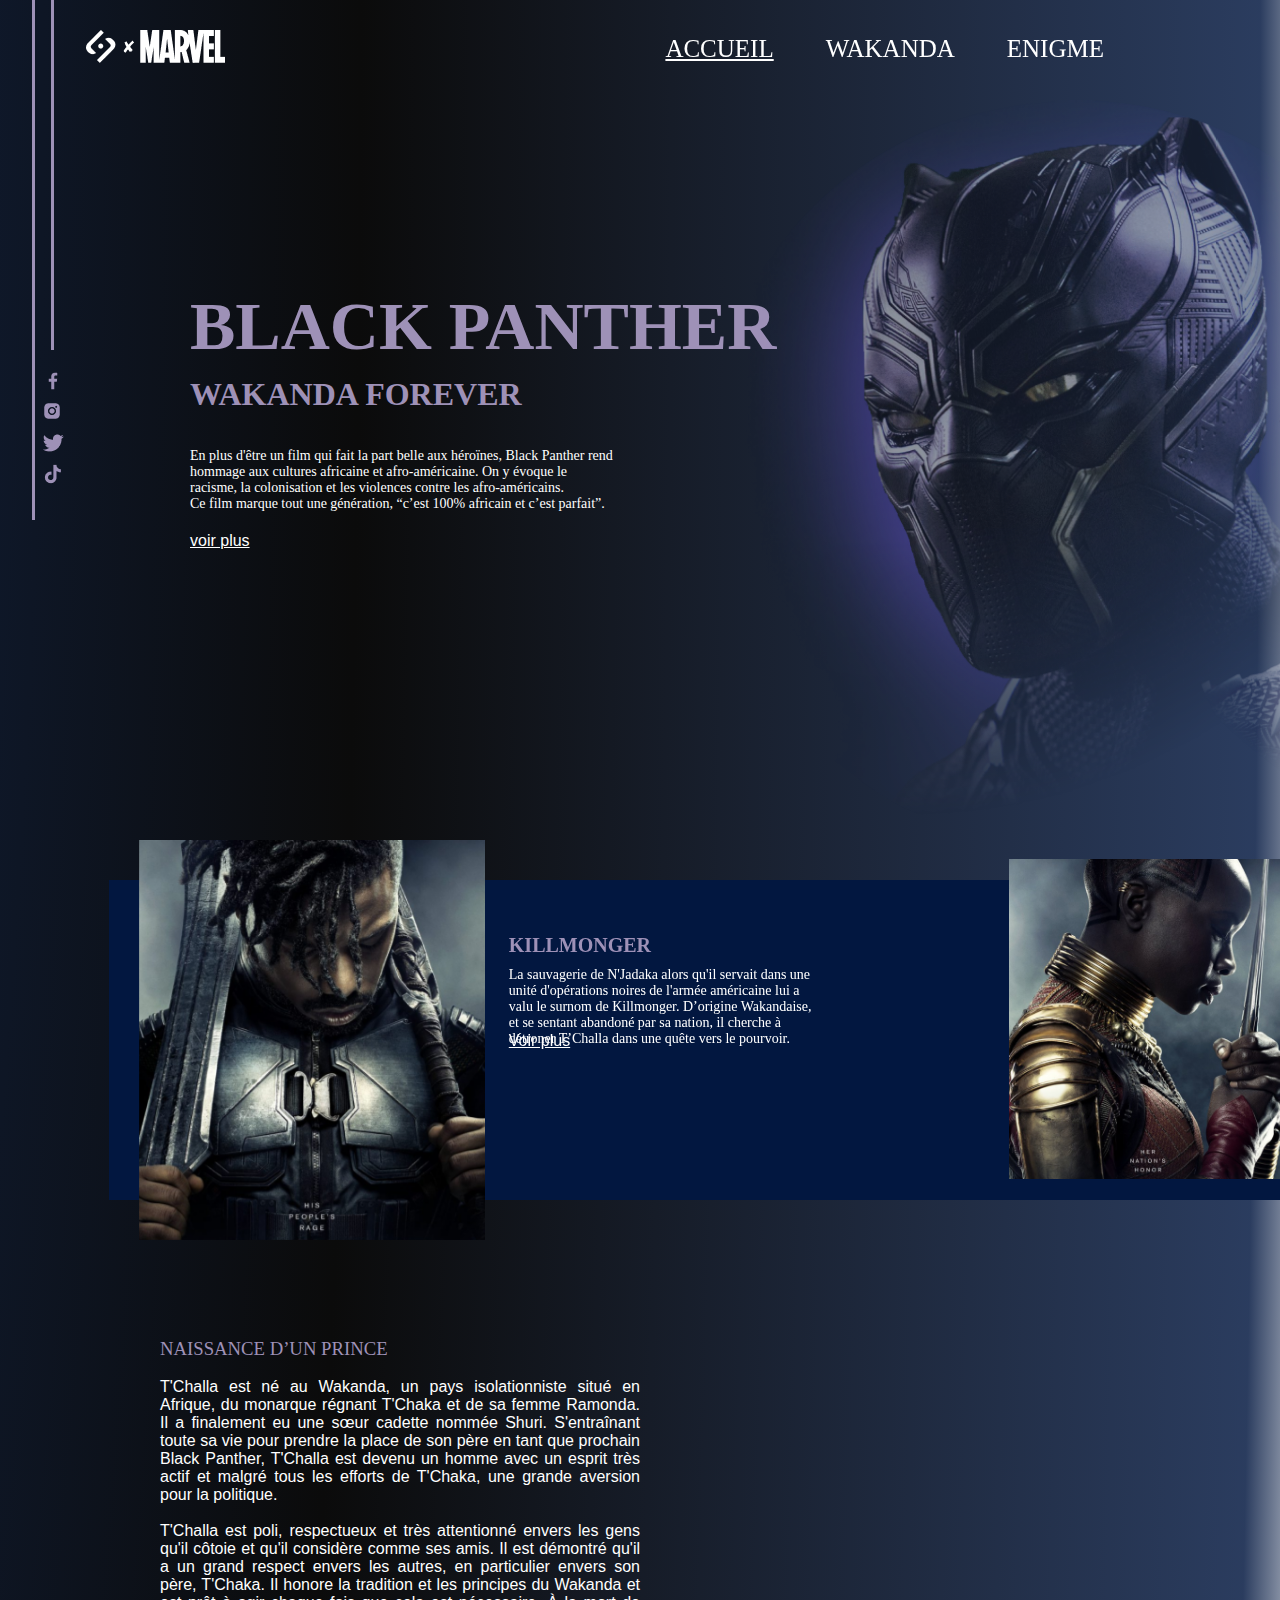
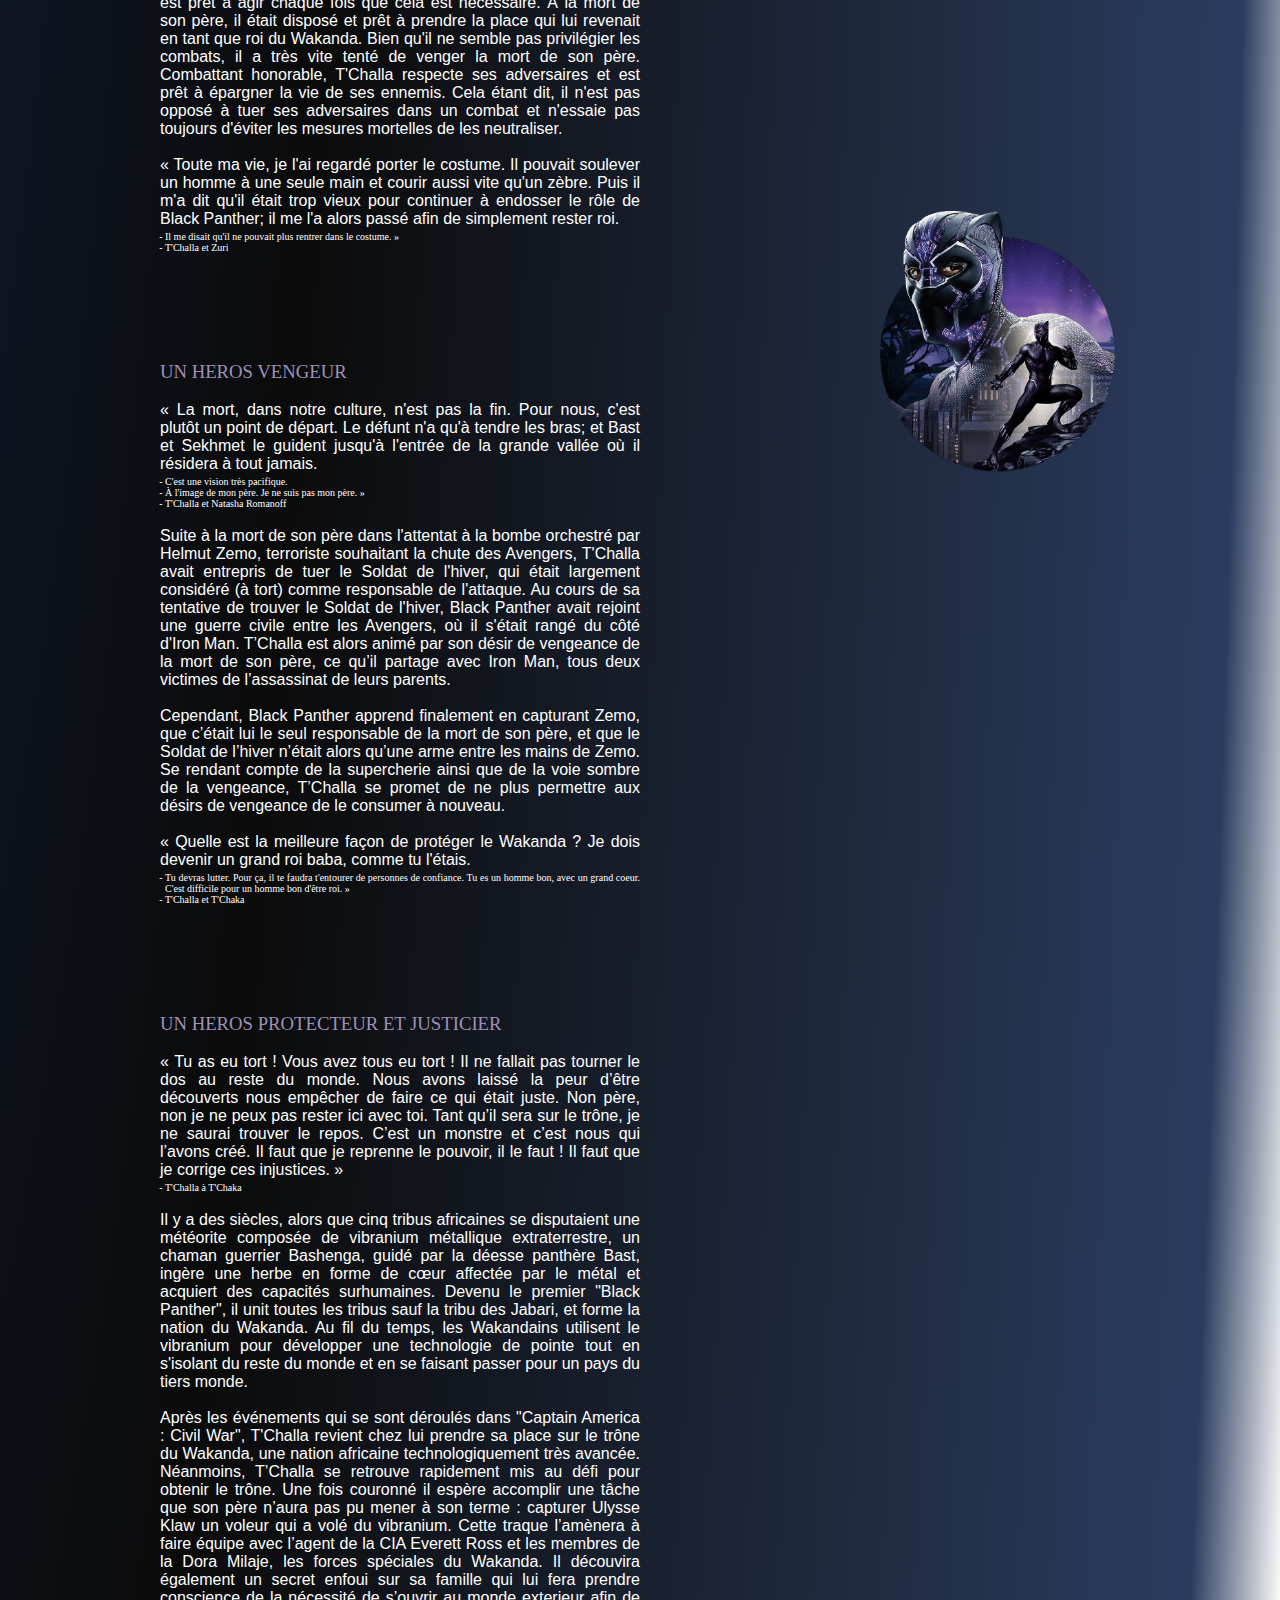
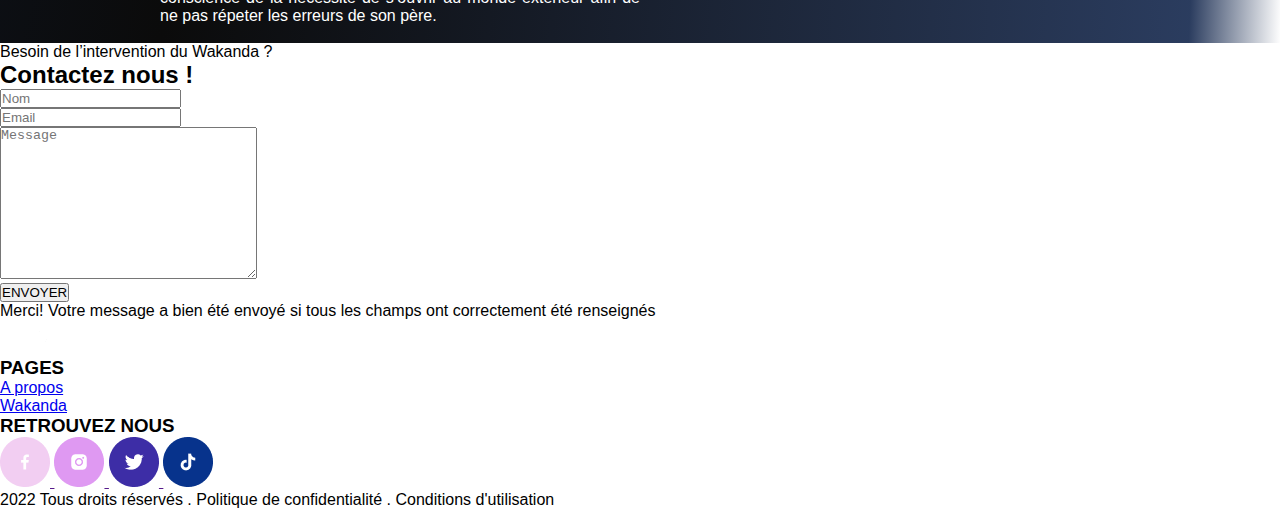
==== commit 6204a4a8: "index.html" ====
--- a/black-panther/index.html
+++ b/black-panther/index.html
@@ -194,15 +194,6 @@
                                 Everett Ross et les membres de la Dora Milaje, les forces spéciales du Wakanda. Il découvira également un secret enfoui 
                                 sur sa famille qui lui fera prendre conscience de la nécessité de s’ouvrir au monde exterieur afin de ne pas répeter les 
                                 erreurs de son père.</p>
-                                <p>
-                                    Après les événements qui se sont déroulés dans "Captain America : Civil War", T'Challa revient chez lui prendre sa place sur 
-                                    le trône du Wakanda, une nation africaine technologiquement très avancée. Néanmoins, T’Challa se retrouve rapidement 
-                                    mis au défi pour obtenir le trône. Une fois couronné il espère accomplir une tâche que son père n’aura pas pu mener à son 
-                                    terme : capturer Ulysse Klaw un voleur qui a volé du vibranium. Cette traque l’amènera  à faire équipe avec l’agent de la CIA 
-                                    Everett Ross et les membres de la Dora Milaje, les forces spéciales du Wakanda. Il découvira également un secret enfoui 
-                                    sur sa famille qui lui fera prendre conscience de la nécessité de s’ouvrir au monde exterieur afin de ne pas répeter les 
-                                    erreurs de son père.
-                                </p>
              </div>
              <div class="profile">
                  <img class="acteur1" src="../black-panther/Illustrations + Logo/Accueil/Pantherhome5.png" alt="acteur-panther">
--- a/black-panther/css/style.css
+++ b/black-panther/css/style.css
@@ -12,12 +12,15 @@
     --myDarkBlue:#021740;
 }
 
-*{
+* {
     margin: 0;
     padding: 0;
     box-sizing: border-box;
 }
 
+
+
+
 /*polices texte*/
 
 @font-face {
@@ -39,11 +42,53 @@
 
 /*le background*/
 
-body {
-    background: radial-gradient(126.67% 350.28% at -21.35% 0%,#11213F 0%, #0B0B0B 39.1%, rgba(2, 23, 64, 0.837641) 94.57%,rgba(2, 23, 64, 0) 100%);
-    color: var(--blanc);
-    margin: 20px;
-}
+body, html {
+    margin: 0;
+    padding: 0;
+    height: 100%;
+    font-family: Arial, sans-serif;
+}
+
+/* Conteneur avec l'image d'arrière-plan et le dégradé radial */
+.background-container {
+    background: radial-gradient(126.67% 350.28% at -21.35% 0%, 
+                                #11213F 0%, 
+                                #0B0B0B 39.1%, 
+                                rgba(2, 23, 64, 0.837641) 94.57%, 
+                                rgba(2, 23, 64, 0) 100%),
+                url('../background/arrière_plan.png'); /* Chemin vers votre image */
+    background-size: cover; /* Couvre toute la zone */
+    background-position: center; /* Centré */
+    background-repeat: no-repeat; /* Pas de répétition */
+    color: white;
+}
+
+
+
+
+
+
+
+
+
+
+
+
+
+
+
+
+
+
+
+
+
+
+
+
+
+
+
 .container {
     width: 85%;
     margin: 0 auto;
@@ -95,13 +140,11 @@
 
 .logo-header{
     position: relative;
-    top: -25px;
     right: 10px; 
     width: 100px;
 }
 .menu{
     position: relative; 
-    top: -25px;
     word-spacing: 45px;
     right: 80px;
     font-size: 25px;
@@ -169,8 +212,8 @@
 #personnages-blackpanther{
     display: flex;
     background-color: var(--bleu-fonce);
-    height: 280px;
-    margin-top: 300px;
+    height: 320px;
+    margin-top: 330px;
     margin-left: 8.5%;
     
 }
@@ -183,12 +226,12 @@
     position: relative;
     left: 30px;
     top: -40px;
-    height: 360px;
+    height: 400px;
 }
 
 .content h3{
     position: relative;
-    top: -320px; 
+    top: -350px; 
     left: 400px;
     font-family: "beyno";
     color: var(--violet);
@@ -197,7 +240,7 @@
 
 #personnages-blackpanther .kill{
   position: relative;
-  top: -300px; 
+  top: -340px; 
   text-align: justify;
   left: 400px;
   font-size: 14px;
@@ -207,7 +250,7 @@
 .lien2 a{
     position: relative;
     color: var(--blanc);
-    top: -720px;
+    top: -800px;
     left: 400px;
 }
 /*Deuxieme partie section 2: Personnages OKOYE*/
@@ -215,13 +258,13 @@
 #personnages-blackpanther .image2{
     position: relative;
     left: 900px;
-    top: -505px;
-    height: 282px;
+    top: -546px;
+    height: 320px;
     
 }
 .description h3{
     position: relative;
-    top: -743px; 
+    top: -805px; 
     left: 1200px;
     font-family: "beyno";
     color: var(--violet);
@@ -229,7 +272,7 @@
 }
 #personnages-blackpanther .oko{
     position: relative;
-    top: -725px; 
+    top: -795px; 
     text-align: justify;
     left: 1200px;
     font-size: 14px;
@@ -239,14 +282,114 @@
 .lien3 a{
     position: relative;
     color: var(--blanc);
-    top: -290px;
+    top: -325px;
     left: 1200px;
 }
 
 
 #personnages-blackpanther .image3{
     position: relative;
-    left: 1655px;
-    top: -930px;
-    height: 280px;  
-}
+    left: 1646px;
+    top: -1013px;
+    height: 320px;  
+}
+
+/*Troisieme partie section 3: descrition du prince*/
+
+.panther-content {
+    width: 75%;
+    margin: 0 auto;
+    display: grid;
+    grid-template-columns: 1fr 1fr;
+}
+.panther-content h3{
+    font-family: "Beyno";
+    color: var(--violet);
+    margin: 18px 0;
+    font-weight: lighter;
+    padding-top: 90px;
+}
+#panther .description-prince{
+    text-align: justify;
+    margin-top: 30px;
+}
+#panther p{
+    margin: 18px 0;
+    font-weight: lighter;
+}
+
+#panther ul{
+    font-size: 10px;
+    font-family: "Cantarell";
+    margin-bottom: 10px;
+    margin-top: -15px;
+    list-style-type:"- ";
+    padding-left: 5px;
+}
+
+
+
+
+/*Troisieme partie section 3: profile*/
+
+#panther .profile{
+    width: 60%;
+    margin: 0 auto;
+}
+
+#panther .acteur1{
+    width: 280px;
+    position: absolute;
+    top: 1220px;
+    left: 1435px;
+    z-index: 1;
+}
+
+.profile-content{
+    background-color: #eae6f3;
+    height: 560px;
+    width: 350px;
+    padding: 0 55px;
+    border-radius: 10px;
+    position: absolute;
+    top: 1450px;
+    left: 1400px;
+    padding-top: 190px;
+    line-height: 10px;
+}
+
+#panther h4{
+    color: black;
+    font-size: 20px;
+    text-align: center;
+}
+#panther nav a{
+    display: flex;
+    padding: 10px 12px;
+    background-color: var(--violte-fonce);
+    color: var(--blanc);
+    text-decoration: none;
+    justify-content: center;
+    font-size: 10px;
+    border-radius: 5px;
+}
+
+#panther .profile p {
+    color: var(--bleu-fonce);
+    font-weight:900;
+    font-size: 12px;
+    
+}
+
+#panther span {
+    color: var(--bleu-roi);
+}
+#panther .parenthèse{
+    font-size: 10px;
+}
+#panther .acteur2{
+    position: absolute;
+    top: 1780px;
+    width: 350px;
+    left: 825px;
+}
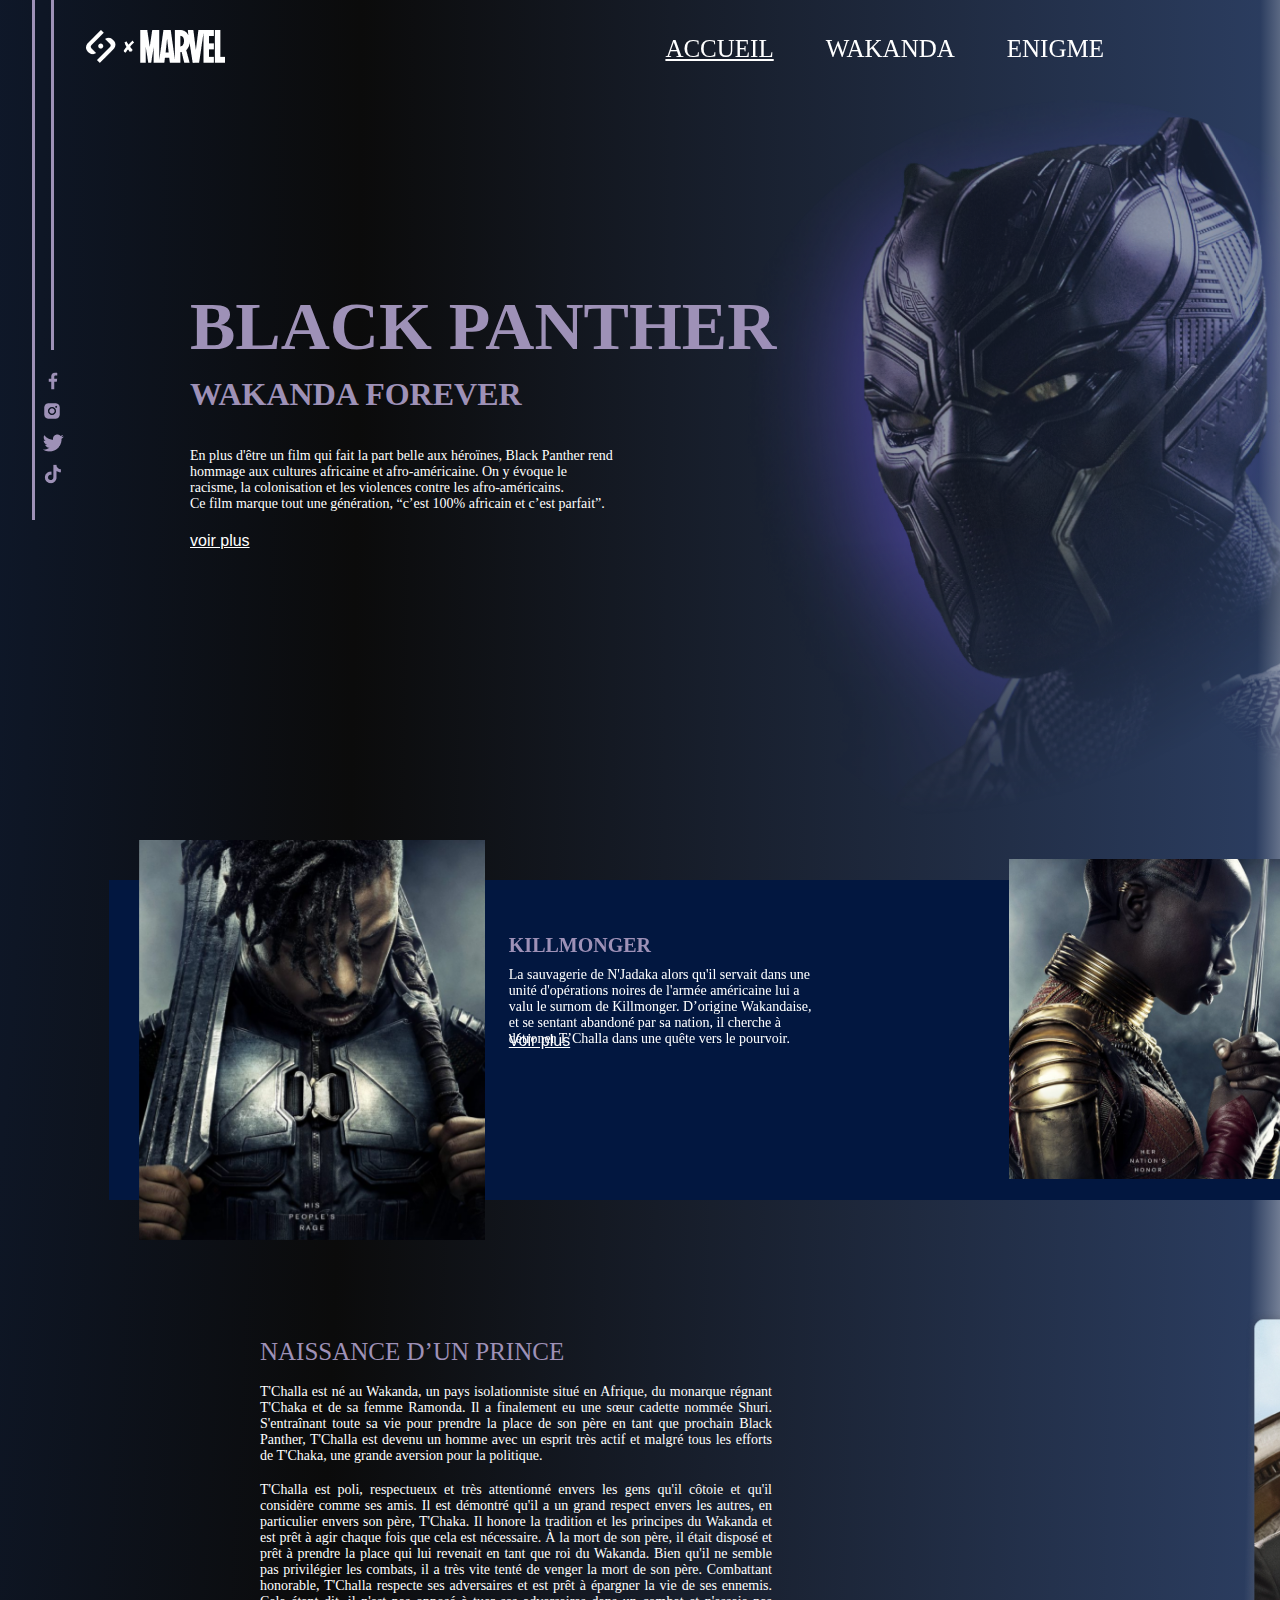
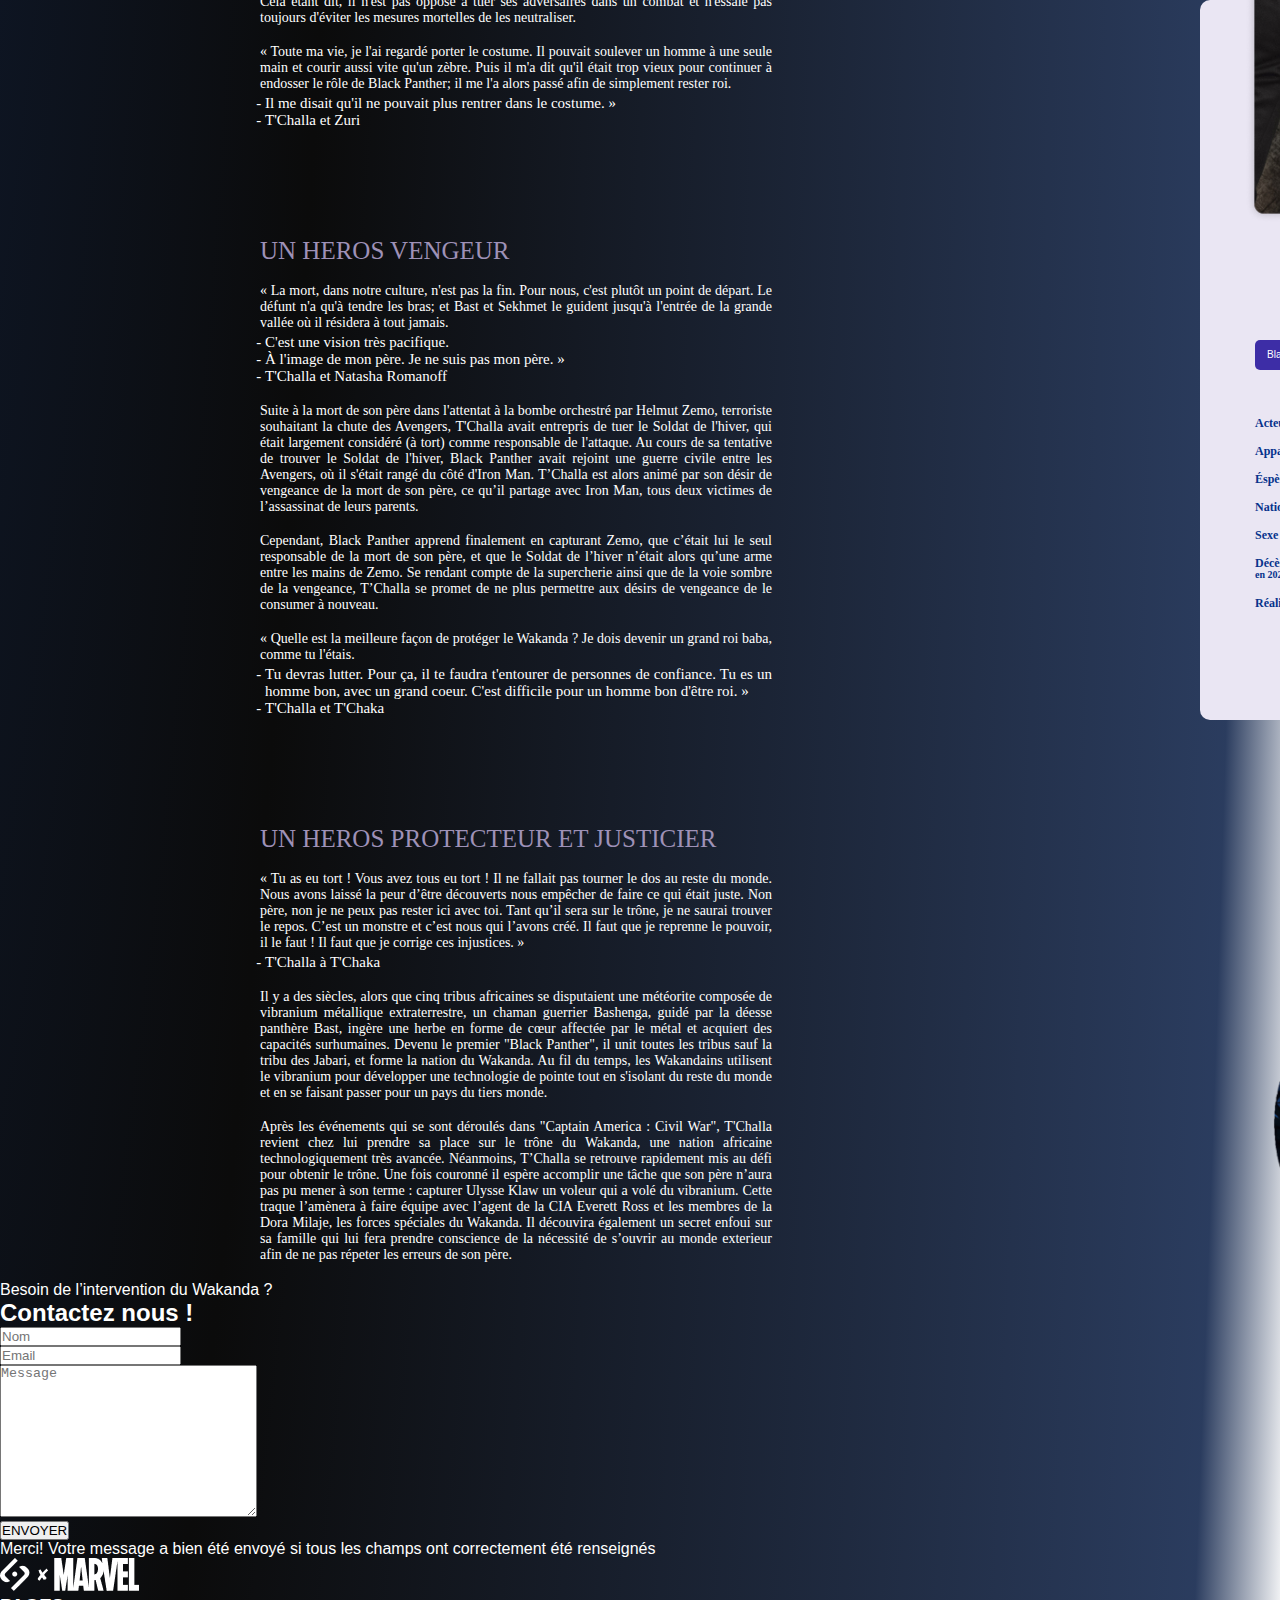
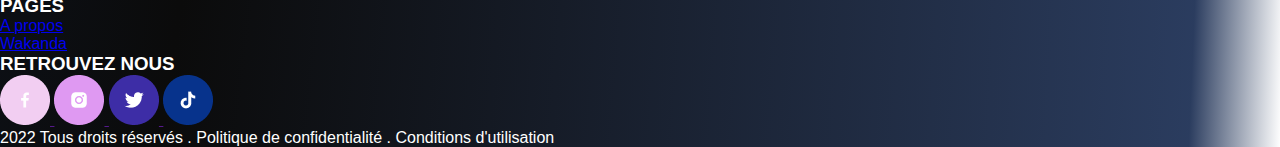
==== commit b87bc51b: "index.html-page d'accueil" ====
--- a/black-panther/index.html
+++ b/black-panther/index.html
@@ -209,7 +209,7 @@
                         <p><span>Éspèce :</span> humain</p>
                         <p><span>Nationalité :</span> Wakandais</p>
                         <p><span>Sexe :</span> Homme</p>
-                        <p><span>Décès :</span> 31 mai 2018 <span class="parenthèse">(victime du Snap ; ressuscité par Hulk 
+                        <p><span>Décès :</span> 31 mai 2018 <span class="parenthèse">(victime du Snap ; ressuscité par Hulk <br>
                             en 2023)</span> (2016)</p>
                         <p><span>Réalité :</span> Terre 199999</p>
                  </div>
@@ -217,11 +217,12 @@
              </div>
     </div>
 
-</div>
+
 
 </section>
 
 <!--Quatrieme partie section 4: formulaire-->
+
 <section class="formulaire">
      <form action="" class="formulaire-forme">
 
@@ -241,7 +242,7 @@
                 <textarea name="" id="" cols="30" rows="10" placeholder="Message" required></textarea>
             </div>
             <button type="submit" class="submitBtn" id="submitBtnForm">ENVOYER</button>
-            
+                 
             <!--Quatrieme partie section 4: Popup-->
 
             <div class="alert" id="popupBox">
@@ -251,7 +252,7 @@
      </form>
 </section>
         </main>
-
+    
     <footer>
         <!--Cinquieme partie: footer-->
 
@@ -271,26 +272,30 @@
         </div>
         <div class="retrouvez">
             <h3>RETROUVEZ NOUS</h3>
-            <div>
+            <div class="sociaux">
                 <a href="">
                     <img src="../black-panther/Illustrations + Logo/All pages/footer3.png" alt="FB">
                 </a>
                 <a href="">
-                    <img src="../black-panther/Illustrations + Logo/All pages/footer4.png" alt="">
+                    <img src="../black-panther/Illustrations + Logo/All pages/footer4.png" alt="instg">
                 </a>
                 <a href="">
-                    <img src="../black-panther/Illustrations + Logo/All pages/footer5.png" alt="">
+                    <img src="../black-panther/Illustrations + Logo/All pages/footer5.png" alt="tw">
                 </a>
                 <a href="">
-                    <img src="../black-panther/Illustrations + Logo/All pages/footer6.png" alt="">
+                    <img src="../black-panther/Illustrations + Logo/All pages/footer6.png" alt="tik">
                 </a>
             </div>   
         </div>
+    
         <div class="Bas-de-page">
             <p>2022 Tous droits réservés . Politique de confidentialité . Conditions d'utilisation</p>
         </div>
     </div>
 </div>  
+
+ 
 </footer>
+</div>
 </body>
 </html>
--- a/black-panther/css/style.css
+++ b/black-panther/css/style.css
@@ -297,10 +297,11 @@
 /*Troisieme partie section 3: descrition du prince*/
 
 .panther-content {
-    width: 75%;
+    width: 80%;
     margin: 0 auto;
     display: grid;
     grid-template-columns: 1fr 1fr;
+    margin-left: 260px;
 }
 .panther-content h3{
     font-family: "Beyno";
@@ -308,6 +309,7 @@
     margin: 18px 0;
     font-weight: lighter;
     padding-top: 90px;
+    font-size: 25px;
 }
 #panther .description-prince{
     text-align: justify;
@@ -316,10 +318,11 @@
 #panther p{
     margin: 18px 0;
     font-weight: lighter;
+    font-family: "Cantarell";
 }
 
 #panther ul{
-    font-size: 10px;
+    font-size: 15px;
     font-family: "Cantarell";
     margin-bottom: 10px;
     margin-top: -15px;
@@ -328,6 +331,9 @@
 }
 
 
+.description-prince{
+    font-size: 14px;
+}
 
 
 /*Troisieme partie section 3: profile*/
@@ -338,23 +344,23 @@
 }
 
 #panther .acteur1{
-    width: 280px;
+    width: 370px;
     position: absolute;
-    top: 1220px;
-    left: 1435px;
+    top: 1310px;
+    left: 1245px;
     z-index: 1;
 }
 
 .profile-content{
     background-color: #eae6f3;
-    height: 560px;
-    width: 350px;
+    height: 720px;
+    width: 470px;
     padding: 0 55px;
     border-radius: 10px;
     position: absolute;
-    top: 1450px;
-    left: 1400px;
-    padding-top: 190px;
+    top: 1600px;
+    left: 1200px;
+    padding-top: 300px;
     line-height: 10px;
 }
 
@@ -389,7 +395,8 @@
 }
 #panther .acteur2{
     position: absolute;
-    top: 1780px;
-    width: 350px;
-    left: 825px;
-}
+    top: 2490px;
+    width: 470px;
+    left: 1200px;
+}
+
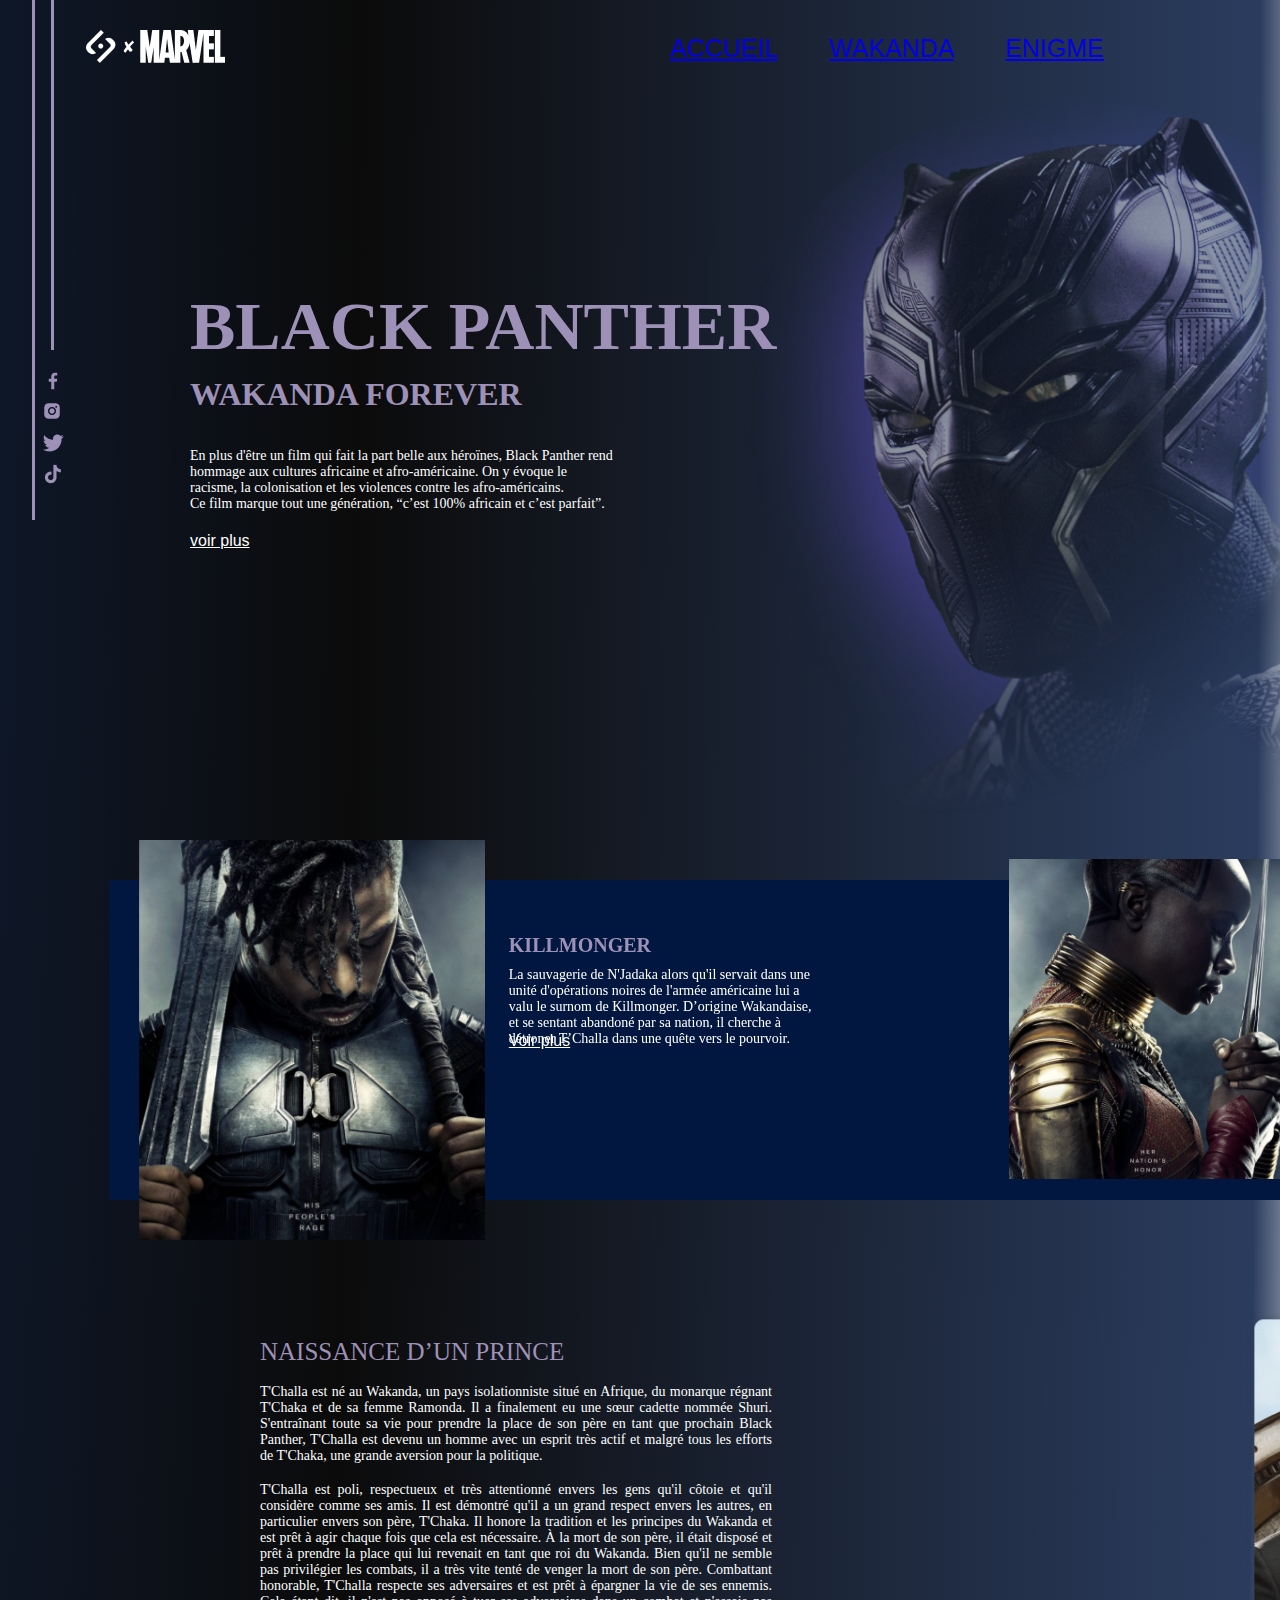
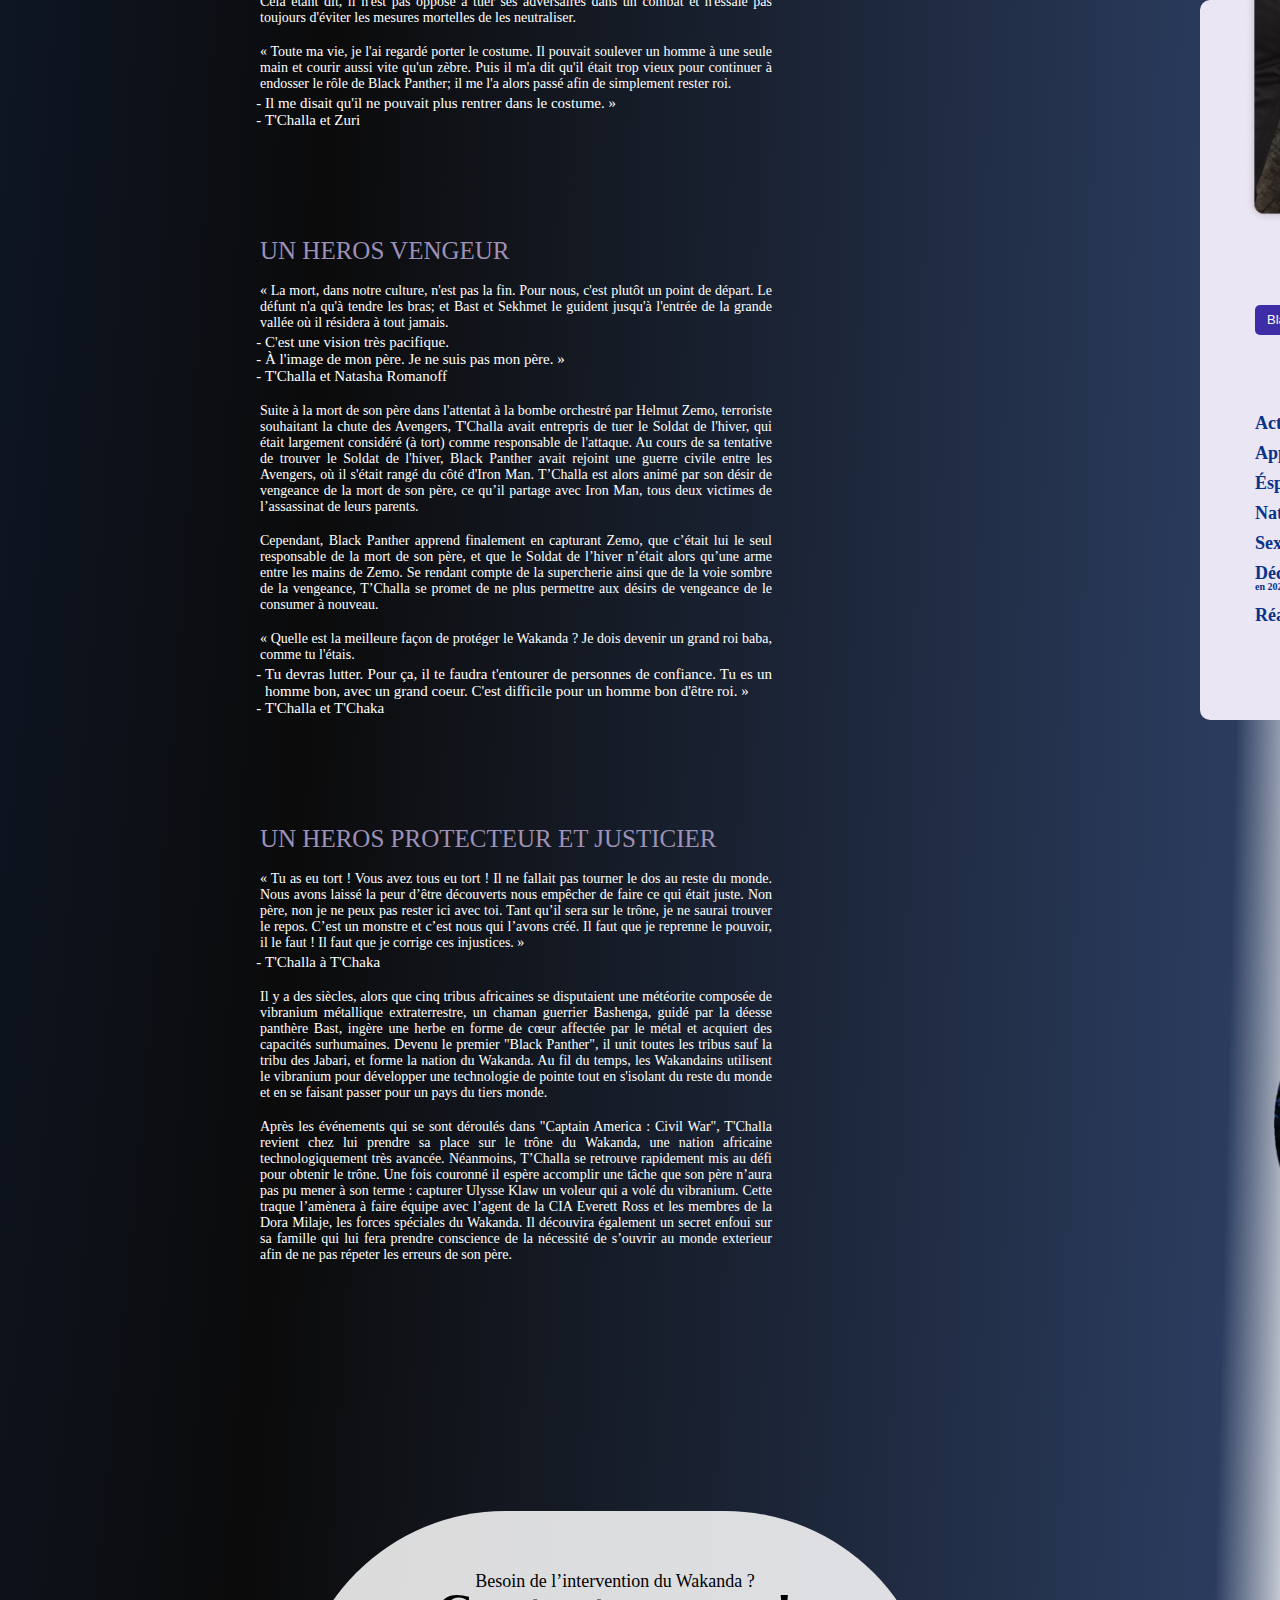
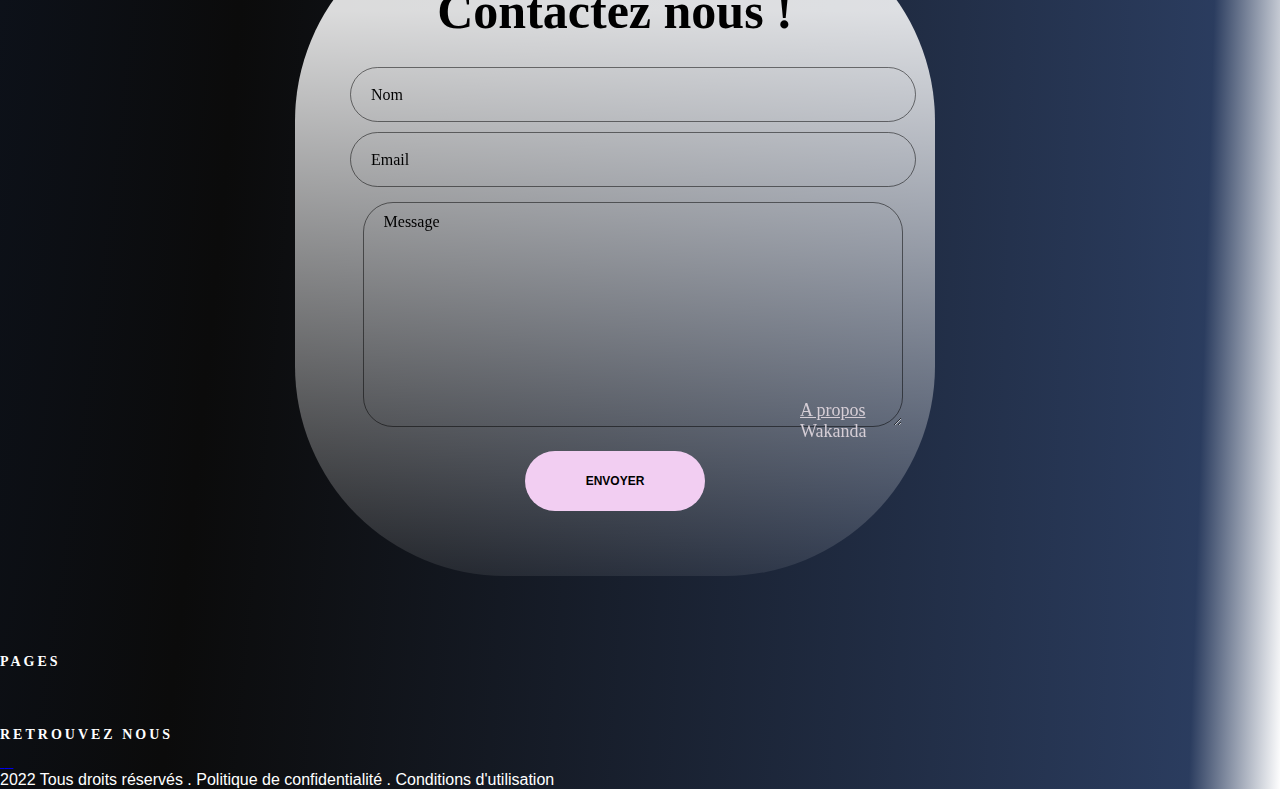
==== commit 7febaed3: "index.html" ====
--- a/black-panther/index.html
+++ b/black-panther/index.html
@@ -3,32 +3,27 @@
 <head>
     <meta charset="UTF-8">
     <meta name="viewport" content="width=device-width, initial-scale=1.0">
-    <title>Black-Panther</title>
-    <link rel="stylesheet" href="../black-panther/css/style.css">
+    <title>Black-Panther-acceuil</title>
+    <link rel="stylesheet" href="../black-panther/css/style.css">  
 </head>
 <body>
-
     <div class="background-container">
-        
-    
-
     <div class="left-bar1"></div>
     <div class="left-bar2"></div>
     <div class="social-entete"> 
-        <a href="">
+        <a href="http://www.marvel-cineverse.fr/pages/mcu/encyclopedie/personnages/black-panther.html">
             <img src="../black-panther/Illustrations + Logo/All pages/icon_facebook.png" alt="">
         </a>
-        <a href="">
+        <a href="http://www.marvel-cineverse.fr/pages/mcu/encyclopedie/personnages/black-panther.html">
             <img src="../black-panther/Illustrations + Logo/All pages/icon_instagram.png" alt="">
         </a>
-        <a href="">
+        <a href="http://www.marvel-cineverse.fr/pages/mcu/encyclopedie/personnages/black-panther.html">
             <img src="../black-panther/Illustrations + Logo/All pages/icon_twitter.png" alt="">
         </a>
-        <a href="">
+        <a href="http://www.marvel-cineverse.fr/pages/mcu/encyclopedie/personnages/black-panther.html">
             <img src="../black-panther/Illustrations + Logo/All pages/icon_tiktok.png" alt="">
         </a>
-        </div>
-        
+        </div>    
     <header>
 <section id="acceuil-panther1">
     <nav class="container">
@@ -37,13 +32,12 @@
         </div>
         <div class="menu">
             <div>
-                <a class="texte1" href="accueil">ACCUEIL</a>
-                <a class="texte2" href="wakanda">WAKANDA</a>
-                <a class="texte3" href="enigme">ENIGME</a>
+                <a class="accueil" href="index.html">ACCUEIL</a>
+                <a class="wakanda" href="wakanda.html">WAKANDA</a>
+                <a class="enigme" href="enigme.html">ENIGME</a>
             </div>
     </nav>
 </section>
-
 </header>
         <main>
 
@@ -115,6 +109,7 @@
 </section>
 
 <!--Troisieme partie section 3: descrition du prince-->
+
 <section id="panther">
     <div class="panther-content">
              <div class="description-prince">
@@ -216,86 +211,84 @@
                  <img class="acteur2" src="../black-panther/Illustrations + Logo/Accueil/Pantherhome6.png" alt="acteur-panther2">
              </div>
     </div>
-
-
-
 </section>
 
 <!--Quatrieme partie section 4: formulaire-->
 
 <section class="formulaire">
-     <form action="" class="formulaire-forme">
-
-             <div>
-                <p>Besoin de l’intervention du Wakanda ?</p>
-             </div>
-             <div>
-                <h2>Contactez nous !</h2>
-             </div>
-             <div>
-                <input type="text" name="Nom" id="Nom" placeholder="Nom" required>
-            </div>
-            <div>
-                <input type="text" name="Email" id="Email" placeholder="Email" required>
-            </div>
-            <div>
-                <textarea name="" id="" cols="30" rows="10" placeholder="Message" required></textarea>
-            </div>
-            <button type="submit" class="submitBtn" id="submitBtnForm">ENVOYER</button>
-                 
-            <!--Quatrieme partie section 4: Popup-->
-
-            <div class="alert" id="popupBox">
-                <span class="closebtn" onclick="this.parentElement.style.display='none';"></span>
-                Merci! Votre message a bien été envoyé si tous les champs ont correctement été renseignés
-            </div>
-     </form>
-</section>
+    <form action="" class="formulaire-forme" id="contactForm">
+        <div>
+            <p>Besoin de l’intervention du Wakanda ?</p>
+        </div>
+        <div>
+            <h2>Contactez nous !</h2>
+        </div>
+        <div>
+            <input type="text" name="Nom" id="Nom" placeholder="Nom" required>
+        </div>
+        <div>
+            <input type="text" name="Email" id="Email" placeholder="Email" required>
+        </div>
+        <div>
+            <textarea name="Message" id="Message" cols="30" rows="10" placeholder="Message" required></textarea>
+        </div>
+        <button type="submit" class="submitBtn" id="submitBtnForm">ENVOYER</button>
+        <!-- Quatrième partie section 4: Popup -->
+        <div class="alert" id="popupBox">
+            <span class="closebtn" onclick="this.parentElement.style.display='none';">&times;</span>
+            Votre message a bien été envoyé. Merci de nous avoir visité !
+        </div>
+    </form>
+</section>
+<script>
+    document.getElementById('contactForm').addEventListener('submit', function(event) {
+        event.preventDefault(); // Empêcher le formulaire de se soumettre normalement
+        document.getElementById('popupBox').style.display = 'block'; // Afficher la Popup Box
+    });
+</script>
         </main>
     
-    <footer>
+    
         <!--Cinquieme partie: footer-->
 
-    <div class="footers">
-       <div class="logo-footer">
-        <div class="logo-img">
-            <a href="index.html">
-                <img src="../black-panther/Illustrations + Logo/All pages/footer2.png" alt="sayna-marvel">
-            </a>
-        </div>
-        <div class="pages">
-            <h3>PAGES</h3>
-            <ul>
-                <li><a href="#">A propos</a></li>
-                <li><a href="wakanda.html">Wakanda</a></li>
-            </ul>
-        </div>
-        <div class="retrouvez">
-            <h3>RETROUVEZ NOUS</h3>
-            <div class="sociaux">
-                <a href="">
-                    <img src="../black-panther/Illustrations + Logo/All pages/footer3.png" alt="FB">
-                </a>
-                <a href="">
-                    <img src="../black-panther/Illustrations + Logo/All pages/footer4.png" alt="instg">
-                </a>
-                <a href="">
-                    <img src="../black-panther/Illustrations + Logo/All pages/footer5.png" alt="tw">
-                </a>
-                <a href="">
-                    <img src="../black-panther/Illustrations + Logo/All pages/footer6.png" alt="tik">
-                </a>
-            </div>   
-        </div>
-    
-        <div class="Bas-de-page">
-            <p>2022 Tous droits réservés . Politique de confidentialité . Conditions d'utilisation</p>
-        </div>
-    </div>
-</div>  
-
- 
-</footer>
+        <footer id="footer">
+            <div class="footer">
+                <div class="footer-logo">
+                    <img src="../black-panther-wakanda/background/footer1.png" alt="" class="picture">
+                    <a href="accueil.html"><img src="../black-panther-wakanda/background/footer2.png" alt="" class="pictures"></a>
+                </div>
+                <div class="footer-content">
+                       <div class="titre">
+                        <h3>PAGES</h3>
+                        <div class="pages">
+                            <a class="texte1" href="#">A propos</a>
+                            <a class="texte2" href="wakanda.html">Wakanda</a>
+                        </div>
+                       </div>
+                       <div class="entete">
+                        <h3>RETROUVEZ NOUS</h3>
+                        <div class="nous">
+                            <a href="http://www.marvel-cineverse.fr/pages/mcu/encyclopedie/personnages/black-panther.html">
+                                <img src="../black-panther-wakanda/Illustrations + Logo/All pages/footer3.png" alt="">
+                            
+                            <a href="http://www.marvel-cineverse.fr/pages/mcu/encyclopedie/personnages/black-panther.html">
+                                <img src="../black-panther-wakanda/Illustrations + Logo/All pages/footer4.png" alt="">
+                            </a>
+                            <a href="http://www.marvel-cineverse.fr/pages/mcu/encyclopedie/personnages/black-panther.html">
+                                <img src="../black-panther-wakanda/Illustrations + Logo/All pages/footer5.png" alt="">
+                            </a>
+                            <a href="http://www.marvel-cineverse.fr/pages/mcu/encyclopedie/personnages/black-panther.html">
+                                <img src="../black-panther-wakanda/Illustrations + Logo/All pages/footer5.png" alt="">
+                            </a>
+                        </div>
+                       </div>
+                </div>
+            </div>
+            <div class="down">
+                <p>2022 Tous droits réservés . Politique de confidentialité . Conditions d'utilisation</p>
+            </div>
+     </footer>   
 </div>
+
 </body>
 </html>
--- a/black-panther/css/style.css
+++ b/black-panther/css/style.css
@@ -64,31 +64,6 @@
 }
 
 
-
-
-
-
-
-
-
-
-
-
-
-
-
-
-
-
-
-
-
-
-
-
-
-
-
 .container {
     width: 85%;
     margin: 0 auto;
@@ -366,8 +341,10 @@
 
 #panther h4{
     color: black;
-    font-size: 20px;
+    font-size: 25px;
     text-align: center;
+    position: relative;
+    top: -35px;
 }
 #panther nav a{
     display: flex;
@@ -376,8 +353,10 @@
     color: var(--blanc);
     text-decoration: none;
     justify-content: center;
-    font-size: 10px;
+    font-size: 13px;
     border-radius: 5px;
+    position: relative;
+    top: -35px;
 }
 
 #panther .profile p {
@@ -389,6 +368,7 @@
 
 #panther span {
     color: var(--bleu-roi);
+    font-size: 18px;
 }
 #panther .parenthèse{
     font-size: 10px;
@@ -400,3 +380,381 @@
     left: 1200px;
 }
 
+/*Quatrieme partie section 4: formulaire*/
+
+.formulaire {
+    background: no-repeat;
+    background-size: cover;
+    display: flex;
+    justify-content: center;
+
+}
+
+.formulaire {
+    background-image: url("../background/Pantherhome7.png");
+    height: 950px;  
+}
+
+.formulaire-forme{
+    background-image: linear-gradient(rgba(255, 255, 255, 0.85) 15%, rgba(255, 255, 255, 0.08));
+    margin: 230px 0 55px;
+    width: 50%;
+    border-radius: 210px ;
+    margin-right: 50px;
+    border: none;
+    text-align: center;
+    display: flex;
+    flex-direction: column;
+    align-items: center;
+}
+
+.formulaire p{
+    color: black;
+    text-align: center;
+    font-family: cantarell;
+    padding: 90px;
+    font-size: 18px;
+    margin-top: -30px;
+}
+
+.formulaire-forme h2{
+    color: black;
+    font-family: cantarell;
+    font-size: 50px;
+    text-align: center;
+    margin-top: -100px;
+}
+
+
+
+
+
+/*textarea du formulaire */
+
+.formulaire-forme input {
+    position: relative;
+    width: 235%;
+    height: 55px;
+    border-radius: 38px;
+    padding: 5px 20px;
+    background-color: transparent;
+    border: solid rgba(0, 0, 0, 0.5) 1px;
+    margin-bottom: 10px;
+    left: -60%; 
+    font-size: 15px;
+    top: -20px;
+    
+}
+
+.formulaire-forme input,
+.formulaire-forme textarea {
+    margin: 5px 0;
+}
+
+textarea {
+    width: 182%;
+    padding: 10px 20px;
+    border-radius: 30px;
+    background-color: transparent;
+    border: solid rgba(0, 0, 0, 0.5) 1px;
+    position: relative;
+    left: -35%;
+    height: 225px;
+    top: -15px;
+    
+}
+
+.formulaire-forme input::placeholder,
+.formulaire-forme textarea::placeholder {
+    color: black;
+    font-family: cantarell;
+    font-size: 16px;
+}
+
+/* Media queries*/
+
+@media screen and (max-width: 600px) {
+    .formualire-forme input {
+        width: 100%;
+        height: 30px;
+        border-radius: 10px;
+        padding: 5px 15px;
+    }
+
+    .formualire-forme textarea {
+        width: 100%;
+        border-radius: 10px;
+        padding: 5px 15px;
+    }
+}
+
+
+/* Boutons submit du formulaire */
+
+.formulaire-forme button {
+    
+    width: 180px;
+    height: 60px;
+    border: none;
+    border-radius: 38px;
+    background-color: var(--mySoftPink);
+    font-weight: bolder;
+    font-size: 12px;
+}
+
+.submitBtn:hover {
+    filter: drop-shadow(0 0 10px var(--mySoftPink)) ;
+}
+
+/* Popup Box */
+
+#popupBox {
+    display: none;
+    padding: 20px;
+    background-color:#3d2da691;
+    color: white;
+    margin: 15px;
+    border-radius: 38px;
+  }
+  
+   /* Popup Box button */
+
+   .closebtn {
+    margin-left: 15px;
+    color: white;
+    font-weight: bold;
+    float: right;
+    font-size: 22px;
+    line-height: 20px;
+    cursor: pointer;
+    transition: 0.3s;
+  }
+
+  .closebtn:hover {
+    color: black;
+  }
+
+
+
+  /* Cinquieme partie: footer */
+
+.footers p, 
+.footers a,
+.footers li {
+    font-family: Cantarell;
+    font-size: 10px;
+    list-style: none;
+    text-decoration: none;
+    margin: 5px 0;
+}
+
+footer h3 {
+    font-family: Cantarell;
+    font-size: 14px; 
+    letter-spacing: 3px;
+    margin: 5px 0 10px;
+}
+
+footer {
+    background: url(../background/back_footer.png) no-repeat;
+    background-size: 100% 100%;
+    
+    
+}
+
+
+
+
+.footers {
+    margin: 200px 10% 50px;
+}
+
+
+/* Media queries pour les petites écrans */
+
+@media screen and (max-width: 700px) {
+    .footerDiv {
+        margin: 100px 10px 50px;
+    }
+
+    .findUs figure{
+        display: flex;
+        justify-content: space-around;
+        flex-wrap: wrap;
+    }
+
+    .findUs img {
+        width: 5vw;
+    }
+    
+}
+
+
+/* grille */
+
+.footers² {
+    display: grid;
+    grid-template-areas: 
+        "logo logo pages findUs"
+        "logo logo pol pol";
+    gap: 15px;
+}
+
+/* Media Query */
+
+@media screen and (max-width: 400px) {
+    .footerDiv {
+        display: grid;
+        grid-template-areas: 
+            "logo logo"
+            "pages findUs" 
+            "pol pol";
+        gap: 15px;
+    }
+}
+
+/* Media Query */
+@media screen and (max-width: 400px) {
+    .footerDiv {
+        display: grid;
+        grid-template-areas: 
+            "logo logo"
+            "pages findUs" 
+            "pol pol";
+        gap: 15px;
+    }
+}
+
+.logo {
+    grid-area: logo;
+}
+
+.pages {
+    grid-area: pages;
+}
+
+.findUs {
+    grid-area: findUs;
+}
+
+.pol {
+    grid-area: pol;
+}
+
+
+/* élément du footer */
+
+.logo {
+    display: flex;
+    justify-content: center;
+    }
+    
+    .logo-img {
+        width: 14vw;
+        height: 25vw;
+        min-width: 150px;
+        min-height: 150px;
+        background: url(../background/footer1.png) no-repeat;
+        background-size: contain;
+        display: flex;
+        justify-content: center;
+        align-items: center;
+        flex-wrap: nowrap;
+        position: relative;
+        top: 240px;
+    }
+    .logo-img{
+        position: relative;
+        margin-left: 400px;
+    }
+
+    .logo-img a{
+        position: relative;
+        top: -90px;
+    }
+
+    
+    .logo-image {
+        position: relative;
+        right: 2vw;
+        width: 12vw;
+        min-width: 75px;
+    }
+    
+    .logo-img:hover {
+        transform: scale(110%);
+    }
+    
+    .pages a:hover {
+        text-decoration: underline;
+    }
+    
+    .retrouvez {
+        display: flex;
+        flex-direction: column;
+        justify-content: top;
+        align-items: center;
+    }
+    
+    .retrouvez img {
+        max-width: 60px;
+        margin: 0 5px;
+        
+    }
+    .retrouvez img{
+        position: relative;
+        left: 500px;
+        top: -350px;
+    }
+    
+    .retrouvez img:hover {
+        transform: scale(110%);
+    }
+    
+    .Bas-de-page {
+        display: flex;
+        align-items: center;
+    }
+
+
+    .sociaux img{
+        position: relative;
+        top: -380px;
+    }
+
+    
+
+    .retrouvez h3{
+        position: relative;
+        top: -390px;
+        font-size: 25px;
+        color: #d6ced6;
+        margin-left: 1000px;
+       
+    }
+
+    .pages h3{
+        position: relative;
+        top: -280px;
+        font-size: 25px;
+        margin-left: 800px;
+        color: #d6ced6;
+    }
+   
+
+
+    .pages a{
+        position: relative;
+        top: -280px;
+        margin-left: 800px;
+        color: #d6ced6;
+        font-size: 18px;
+    }
+
+    .Bas-de-page p{
+        position: relative;
+        top: -280px;
+        font-size: 15px;
+        color: #d6ced6;
+        margin-left: 800px;
+    }
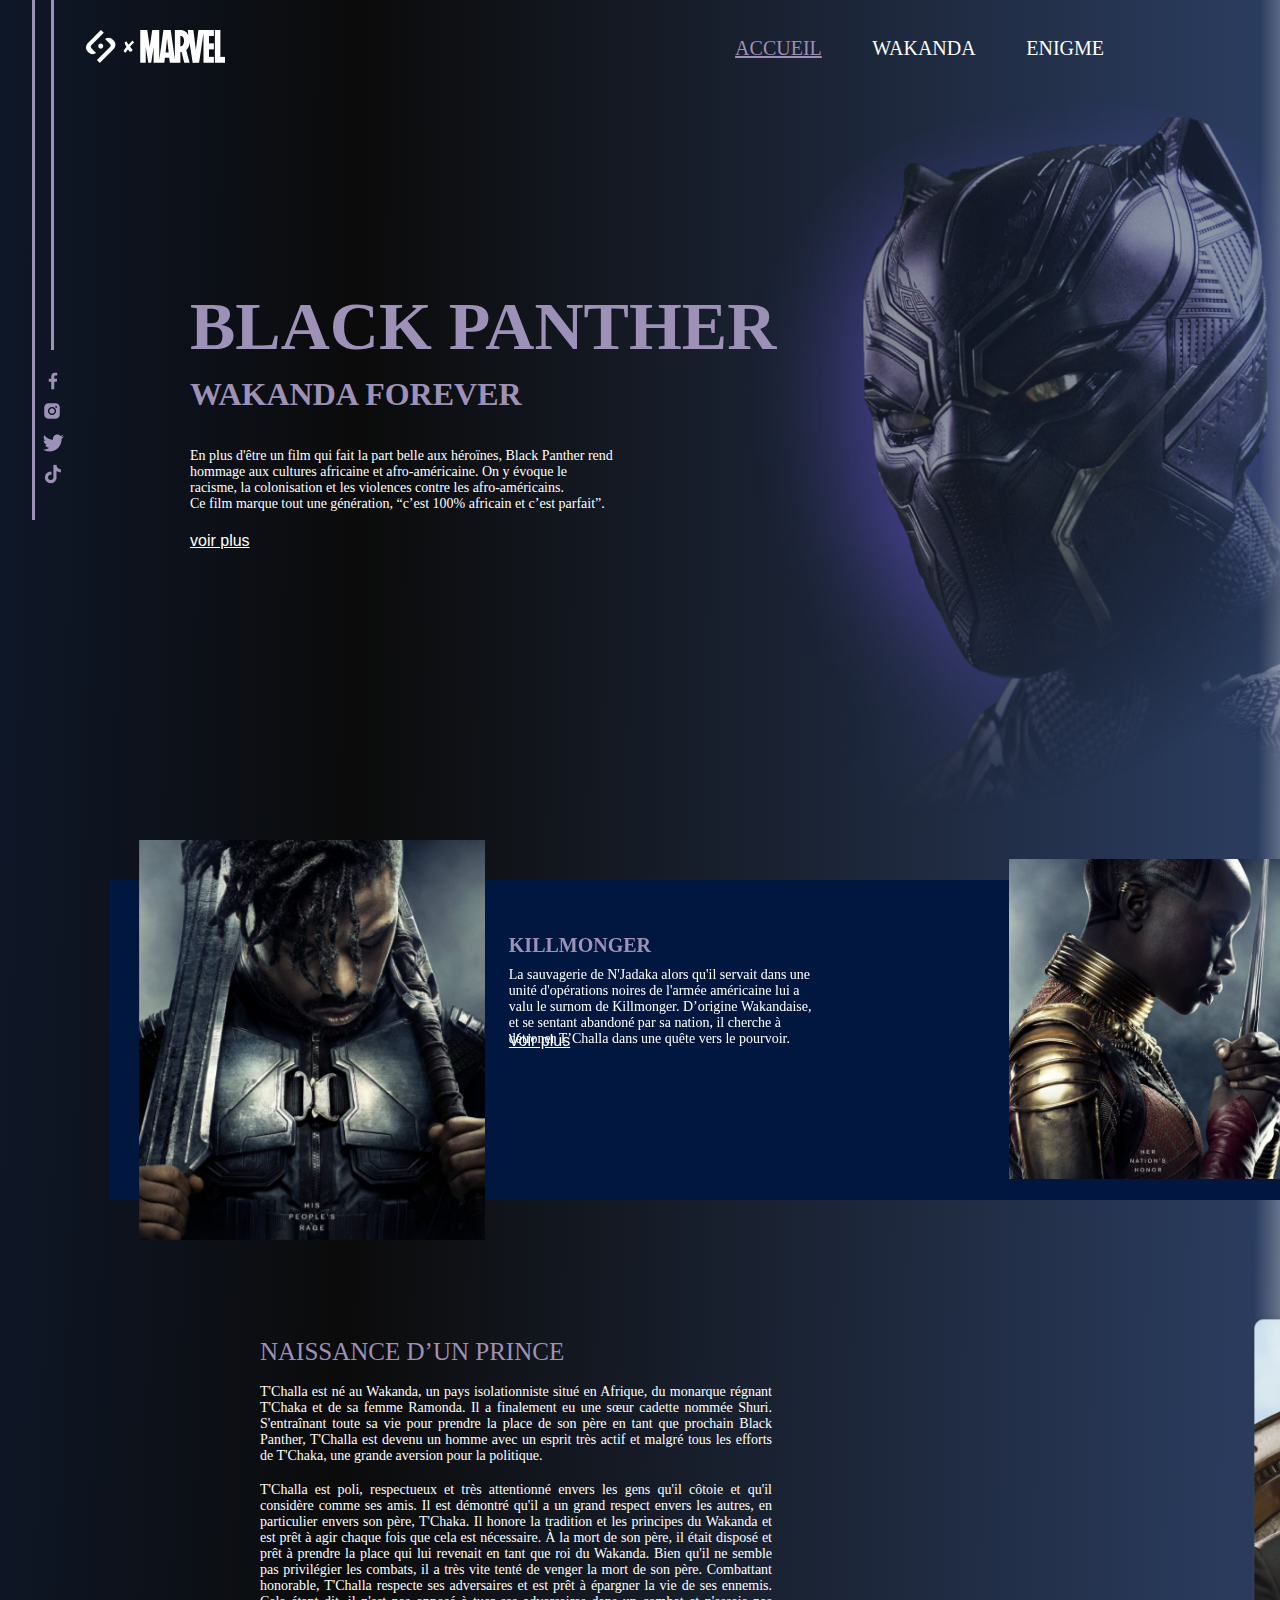
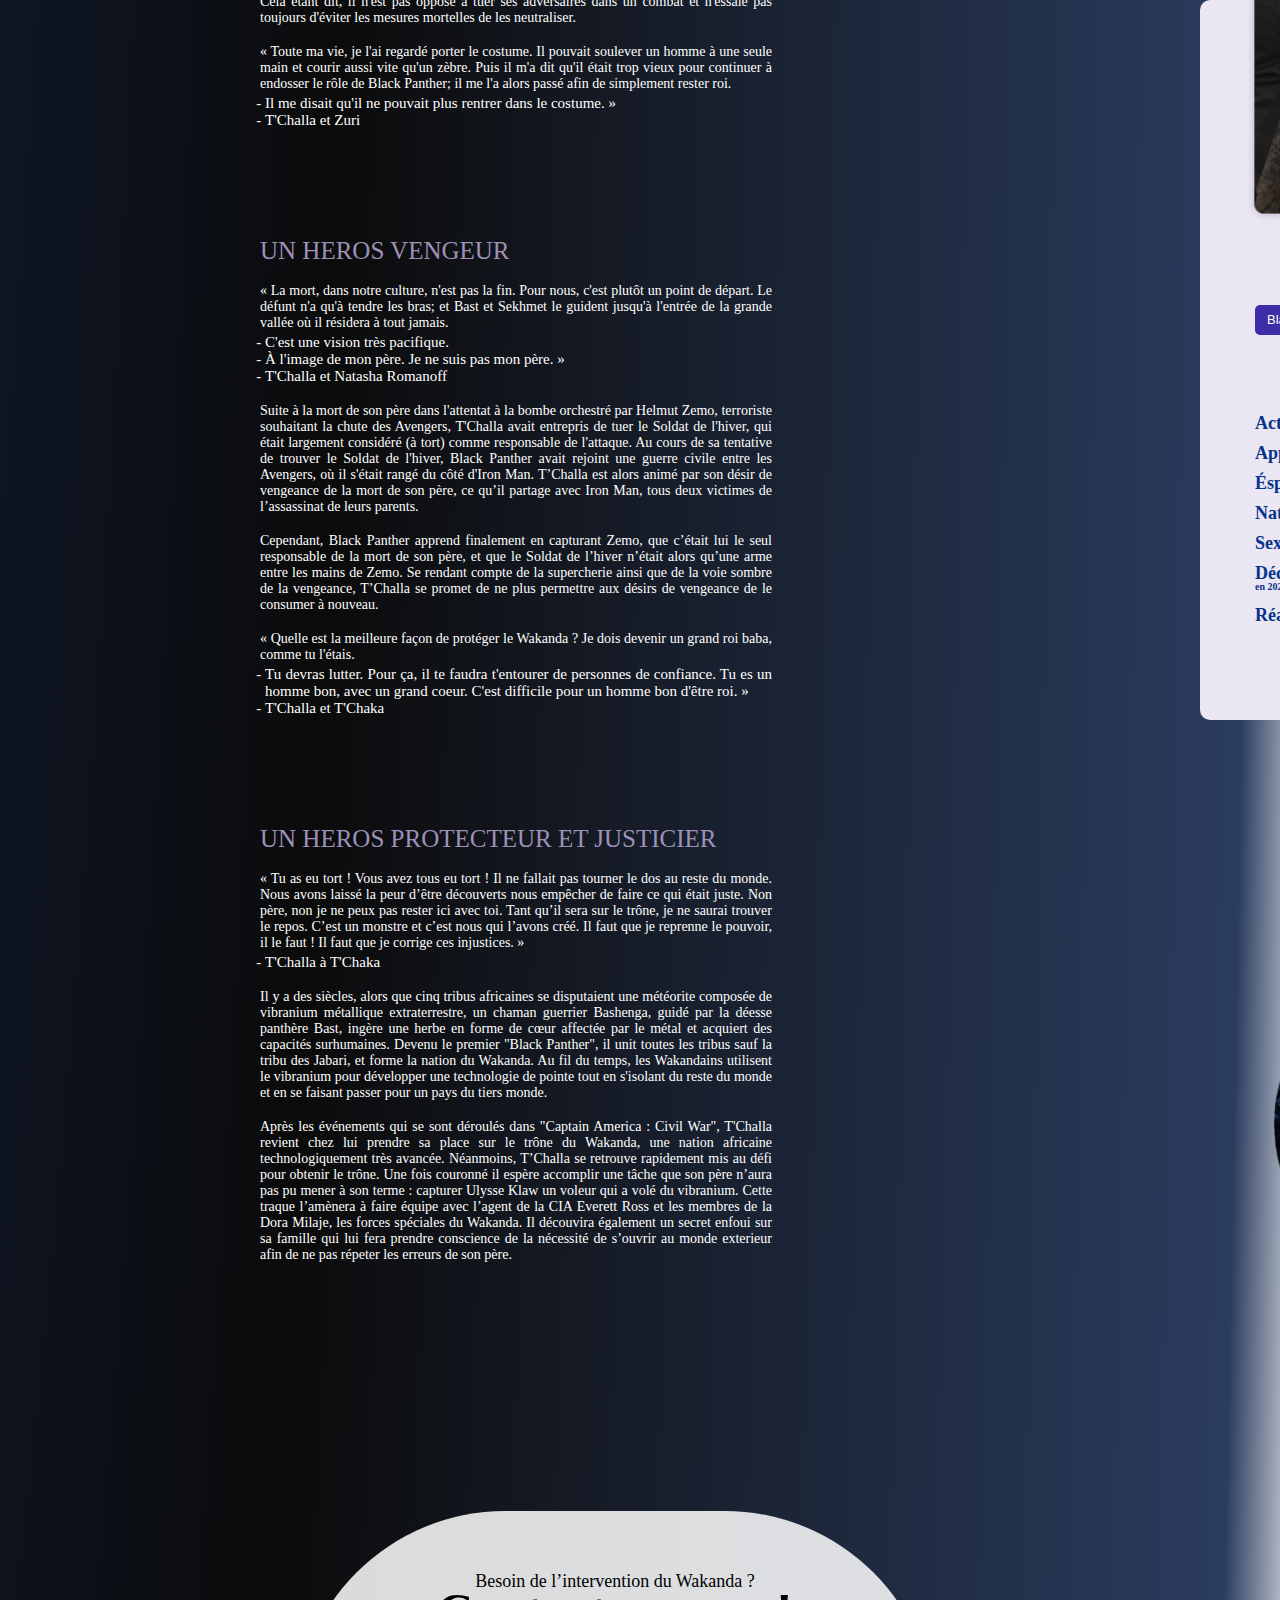
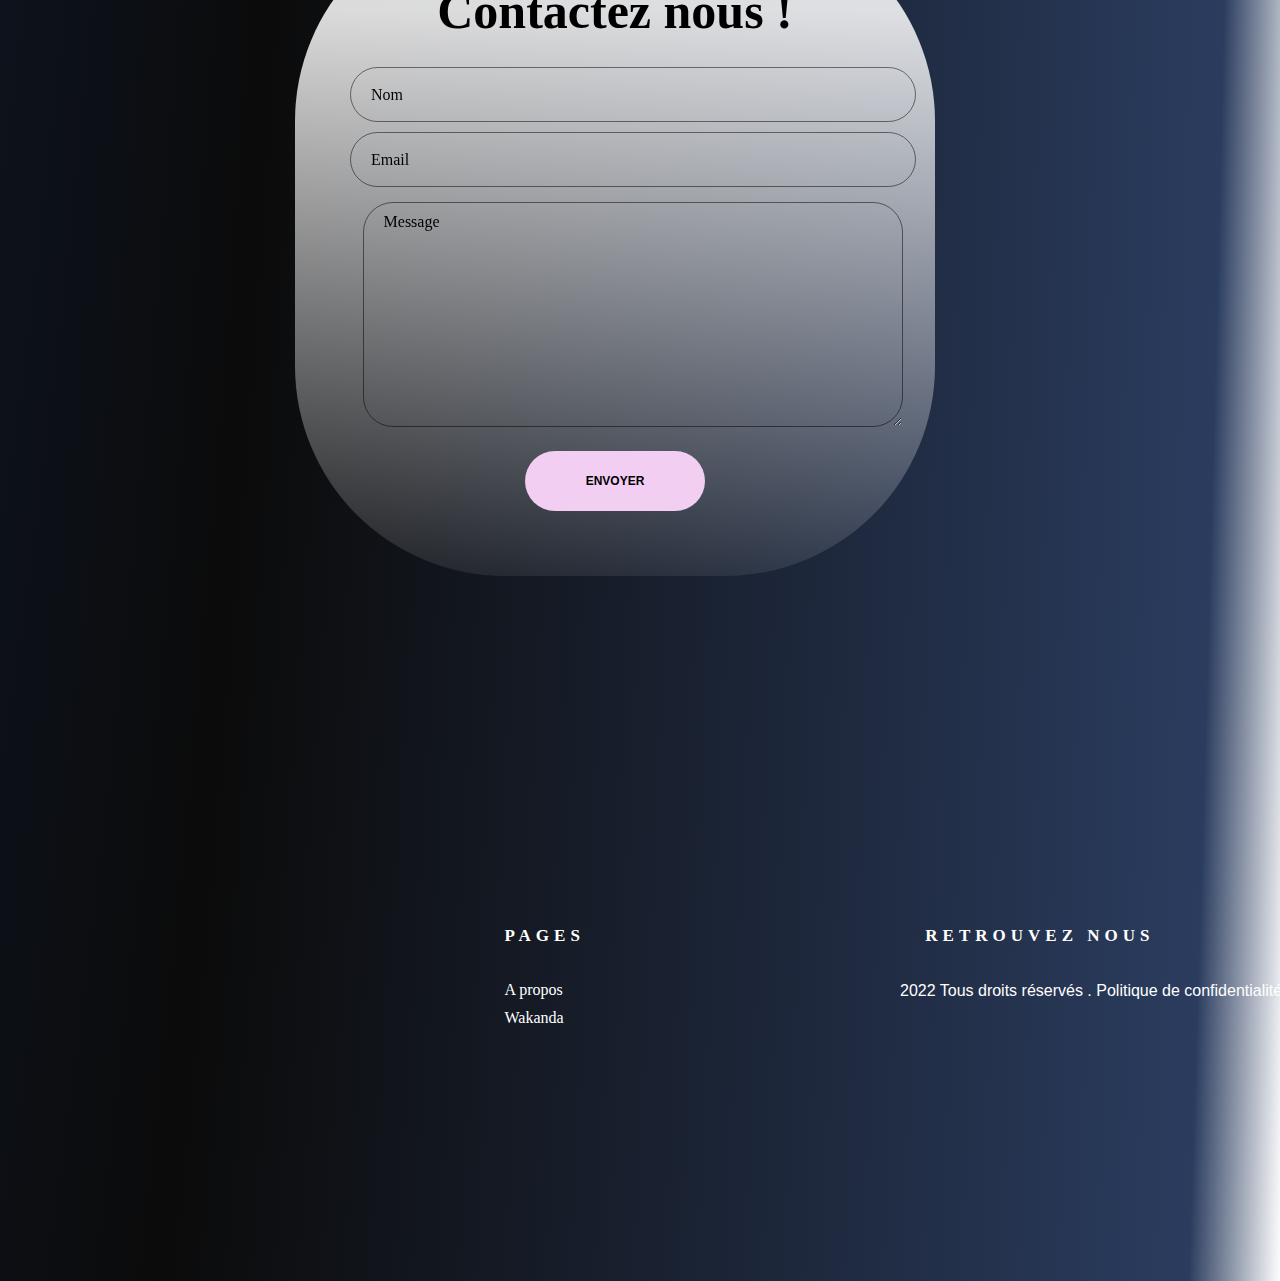
==== commit 1a6cb200: "index.html" ====
--- a/black-panther/index.html
+++ b/black-panther/index.html
@@ -28,7 +28,7 @@
 <section id="acceuil-panther1">
     <nav class="container">
         <div class="logo-header">
-            <a href="acceuil.html"><img src="../black-panther/Illustrations + Logo/All pages/footer2.png" alt="Logo de SAYNA et MARVEl"></a>
+            <a href="index.html"><img src="../black-panther/Illustrations + Logo/All pages/footer2.png" alt="Logo de SAYNA et MARVEl"></a>
         </div>
         <div class="menu">
             <div>
@@ -233,7 +233,9 @@
             <textarea name="Message" id="Message" cols="30" rows="10" placeholder="Message" required></textarea>
         </div>
         <button type="submit" class="submitBtn" id="submitBtnForm">ENVOYER</button>
+
         <!-- Quatrième partie section 4: Popup -->
+
         <div class="alert" id="popupBox">
             <span class="closebtn" onclick="this.parentElement.style.display='none';">&times;</span>
             Votre message a bien été envoyé. Merci de nous avoir visité !
@@ -242,8 +244,8 @@
 </section>
 <script>
     document.getElementById('contactForm').addEventListener('submit', function(event) {
-        event.preventDefault(); // Empêcher le formulaire de se soumettre normalement
-        document.getElementById('popupBox').style.display = 'block'; // Afficher la Popup Box
+        event.preventDefault(); 
+        document.getElementById('popupBox').style.display = 'block';
     });
 </script>
         </main>
@@ -289,6 +291,5 @@
             </div>
      </footer>   
 </div>
-
 </body>
 </html>
--- a/black-panther/css/style.css
+++ b/black-panther/css/style.css
@@ -56,10 +56,10 @@
                                 #0B0B0B 39.1%, 
                                 rgba(2, 23, 64, 0.837641) 94.57%, 
                                 rgba(2, 23, 64, 0) 100%),
-                url('../background/arrière_plan.png'); /* Chemin vers votre image */
-    background-size: cover; /* Couvre toute la zone */
-    background-position: center; /* Centré */
-    background-repeat: no-repeat; /* Pas de répétition */
+                url('../background/arrière_plan.png');
+    background-size: cover; 
+    background-position: center; 
+    background-repeat: no-repeat; 
     color: white;
 }
 
@@ -68,8 +68,6 @@
     width: 85%;
     margin: 0 auto;
 }
-
-
 
 
 /*design bars*/
@@ -122,19 +120,22 @@
     position: relative; 
     word-spacing: 45px;
     right: 80px;
-    font-size: 25px;
-}
-.texte1{
-    color: var(--blanc);
+    font-size: 20px;
+}
+.accueil{
+    color: var(--mySoftViolet);
     font-family: beyno regular;
-
-}
-.texte2{
+}
+
+
+
+
+.wakanda{
     text-decoration: none;
     color: var(--blanc);
     font-family: beyno regular;
 }
-.texte3{
+.enigme{
     text-decoration: none;
     color: var(--blanc);
     font-family: beyno regular;
@@ -558,11 +559,8 @@
 footer {
     background: url(../background/back_footer.png) no-repeat;
     background-size: 100% 100%;
-    
-    
-}
-
-
+      
+}
 
 
 .footers {
@@ -644,117 +642,115 @@
 
 /* élément du footer */
 
-.logo {
-    display: flex;
-    justify-content: center;
-    }
-    
-    .logo-img {
-        width: 14vw;
-        height: 25vw;
-        min-width: 150px;
-        min-height: 150px;
-        background: url(../background/footer1.png) no-repeat;
-        background-size: contain;
-        display: flex;
-        justify-content: center;
-        align-items: center;
-        flex-wrap: nowrap;
-        position: relative;
-        top: 240px;
-    }
-    .logo-img{
-        position: relative;
-        margin-left: 400px;
-    }
-
-    .logo-img a{
-        position: relative;
-        top: -90px;
-    }
-
-    
-    .logo-image {
-        position: relative;
-        right: 2vw;
-        width: 12vw;
-        min-width: 75px;
-    }
-    
-    .logo-img:hover {
-        transform: scale(110%);
-    }
-    
-    .pages a:hover {
-        text-decoration: underline;
-    }
-    
-    .retrouvez {
-        display: flex;
-        flex-direction: column;
-        justify-content: top;
-        align-items: center;
-    }
-    
-    .retrouvez img {
-        max-width: 60px;
-        margin: 0 5px;
-        
-    }
-    .retrouvez img{
-        position: relative;
-        left: 500px;
-        top: -350px;
-    }
-    
-    .retrouvez img:hover {
-        transform: scale(110%);
-    }
-    
-    .Bas-de-page {
-        display: flex;
-        align-items: center;
-    }
-
-
-    .sociaux img{
-        position: relative;
-        top: -380px;
-    }
-
-    
-
-    .retrouvez h3{
-        position: relative;
-        top: -390px;
-        font-size: 25px;
-        color: #d6ced6;
-        margin-left: 1000px;
-       
-    }
-
-    .pages h3{
-        position: relative;
-        top: -280px;
-        font-size: 25px;
-        margin-left: 800px;
-        color: #d6ced6;
-    }
-   
-
-
-    .pages a{
-        position: relative;
-        top: -280px;
-        margin-left: 800px;
-        color: #d6ced6;
-        font-size: 18px;
-    }
-
-    .Bas-de-page p{
-        position: relative;
-        top: -280px;
-        font-size: 15px;
-        color: #d6ced6;
-        margin-left: 800px;
-    }
+#footer{
+    background-image: url("../background/back_footer.png");
+    height: 500px;
+    margin-top: 150px;
+}
+.footer {
+    display: flex;
+    flex-direction: row;
+}
+.picture {
+    width: 280px;
+    position: relative;
+    top: 140px;
+    left: 380px;
+}
+.pictures {
+    width: 120px;
+    position: relative;
+    top: -18px;
+    left: 180px;
+}
+.pictures:hover{
+    filter: invert(50%) sepia(100%) saturate(7440%) hue-rotate(239deg) brightness(87%) contrast(100%);
+}
+.footer-logo:hover {
+    transform: scale(1.1);
+}
+
+.footer-content {
+    display: flex;
+    flex-direction: row;
+    position: relative;
+    top: 140px;
+    left: 650px;
+    width: 500px;
+    justify-content: space-between;
+    
+}
+#footer h3 {
+    font-family: "Cantarell";
+    font-size: 17px;
+    letter-spacing: 5px;
+    
+}
+
+.titre h3{
+    position: relative;
+    right: 150px;
+    
+}
+
+.pages .texte1{
+    position: relative;
+    right: 150px;
+    font-family: "Cantarell";
+}
+
+.pages .texte2{
+    position: relative;
+    right: 150px;
+    font-family: "Cantarell";
+}
+
+
+#footer .pages {
+    padding: 20px 0;
+    display: flex;
+    flex-direction: column;
+    text-decoration: none;
+    
+}
+
+#footer .pages a{
+    text-decoration: none;
+    color: var(--blanc);
+    padding: 5px 0;
+    font-weight: lighter;
+}
+#footer .pages a:hover{
+    text-decoration: underline;
+}
+.nous{
+    padding: 25px 0;
+    display: flex;
+    justify-content: space-between;
+    flex-direction: row;
+}
+.nous img{
+    width: 45px;
+}
+.nous img:hover{
+    transform: scale(1.1);
+}
+.down {
+    position: relative;
+    top: 75px;
+    display: flex;
+    width: 600px;
+    left: 900px;
+    gap: 18px;
+    flex-direction: column;
+    top: 70px;
+}
+
+
+
+
+
+
+
+
+
